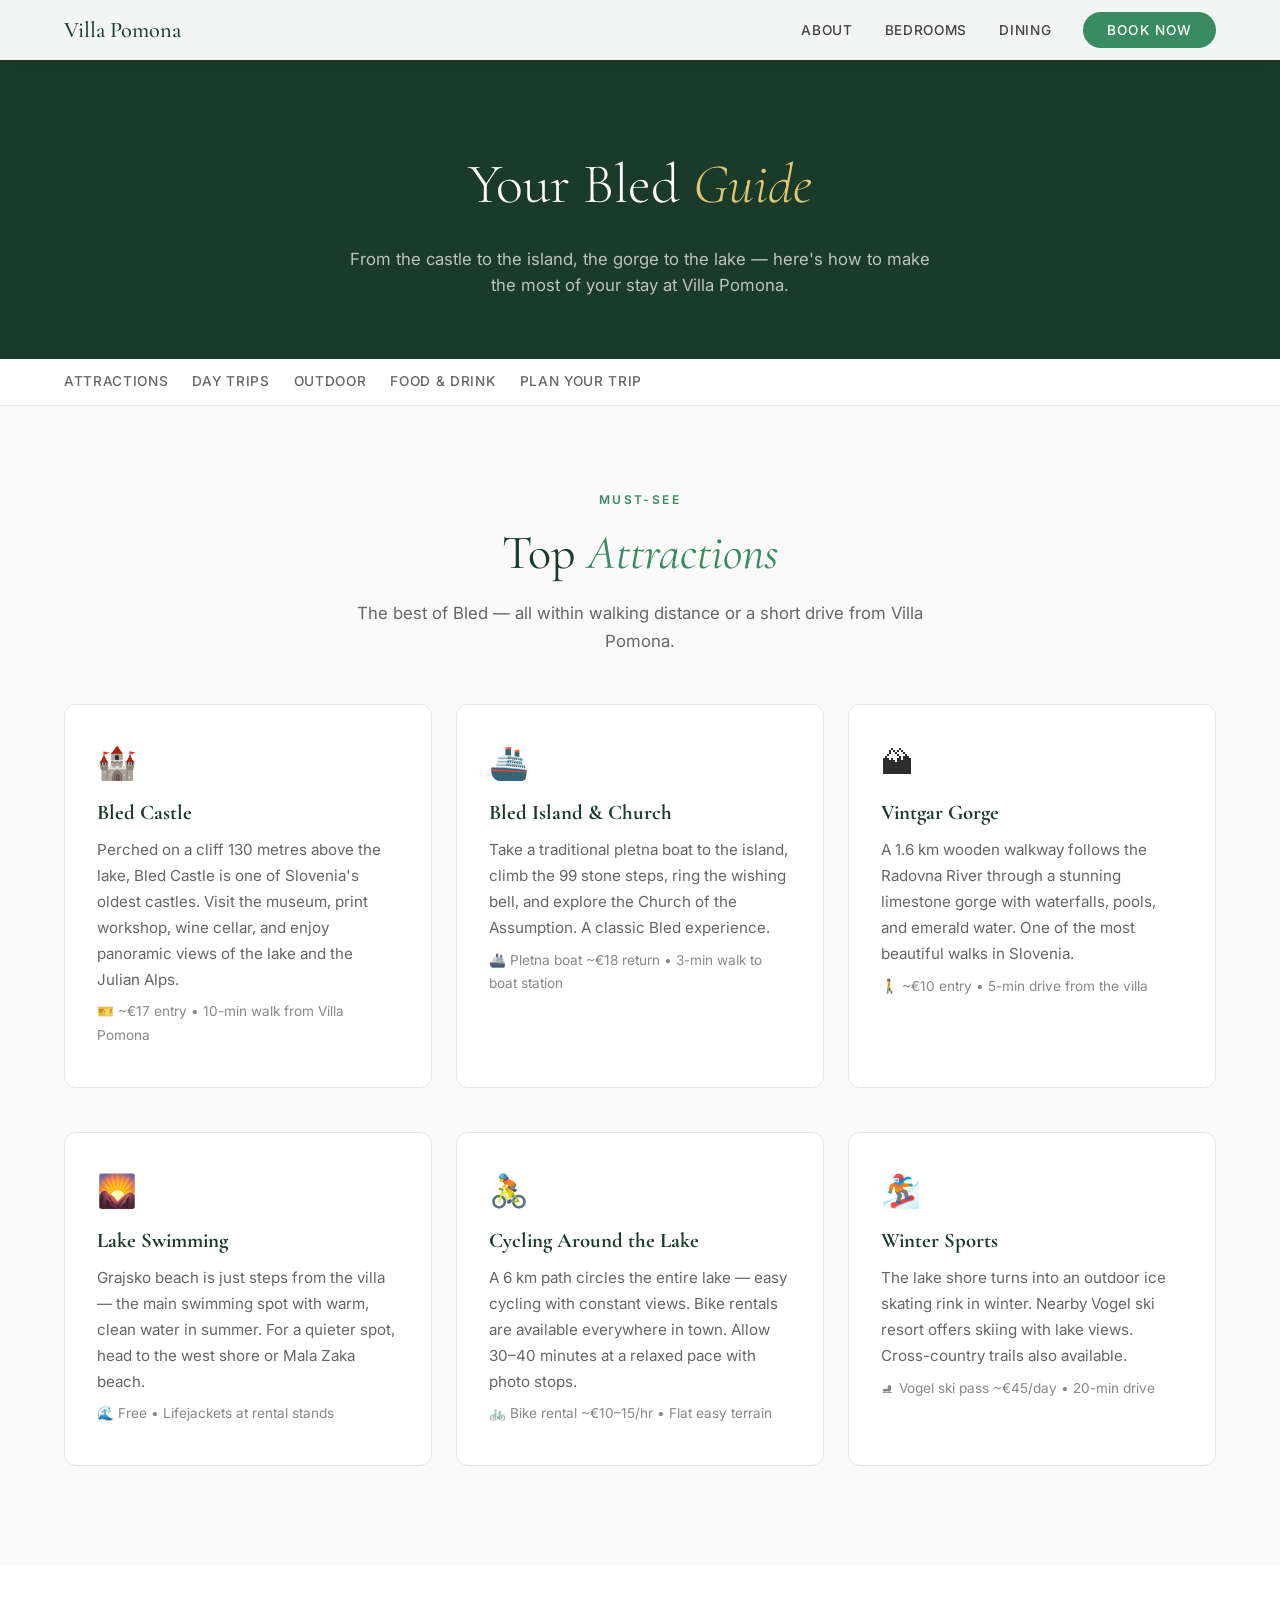
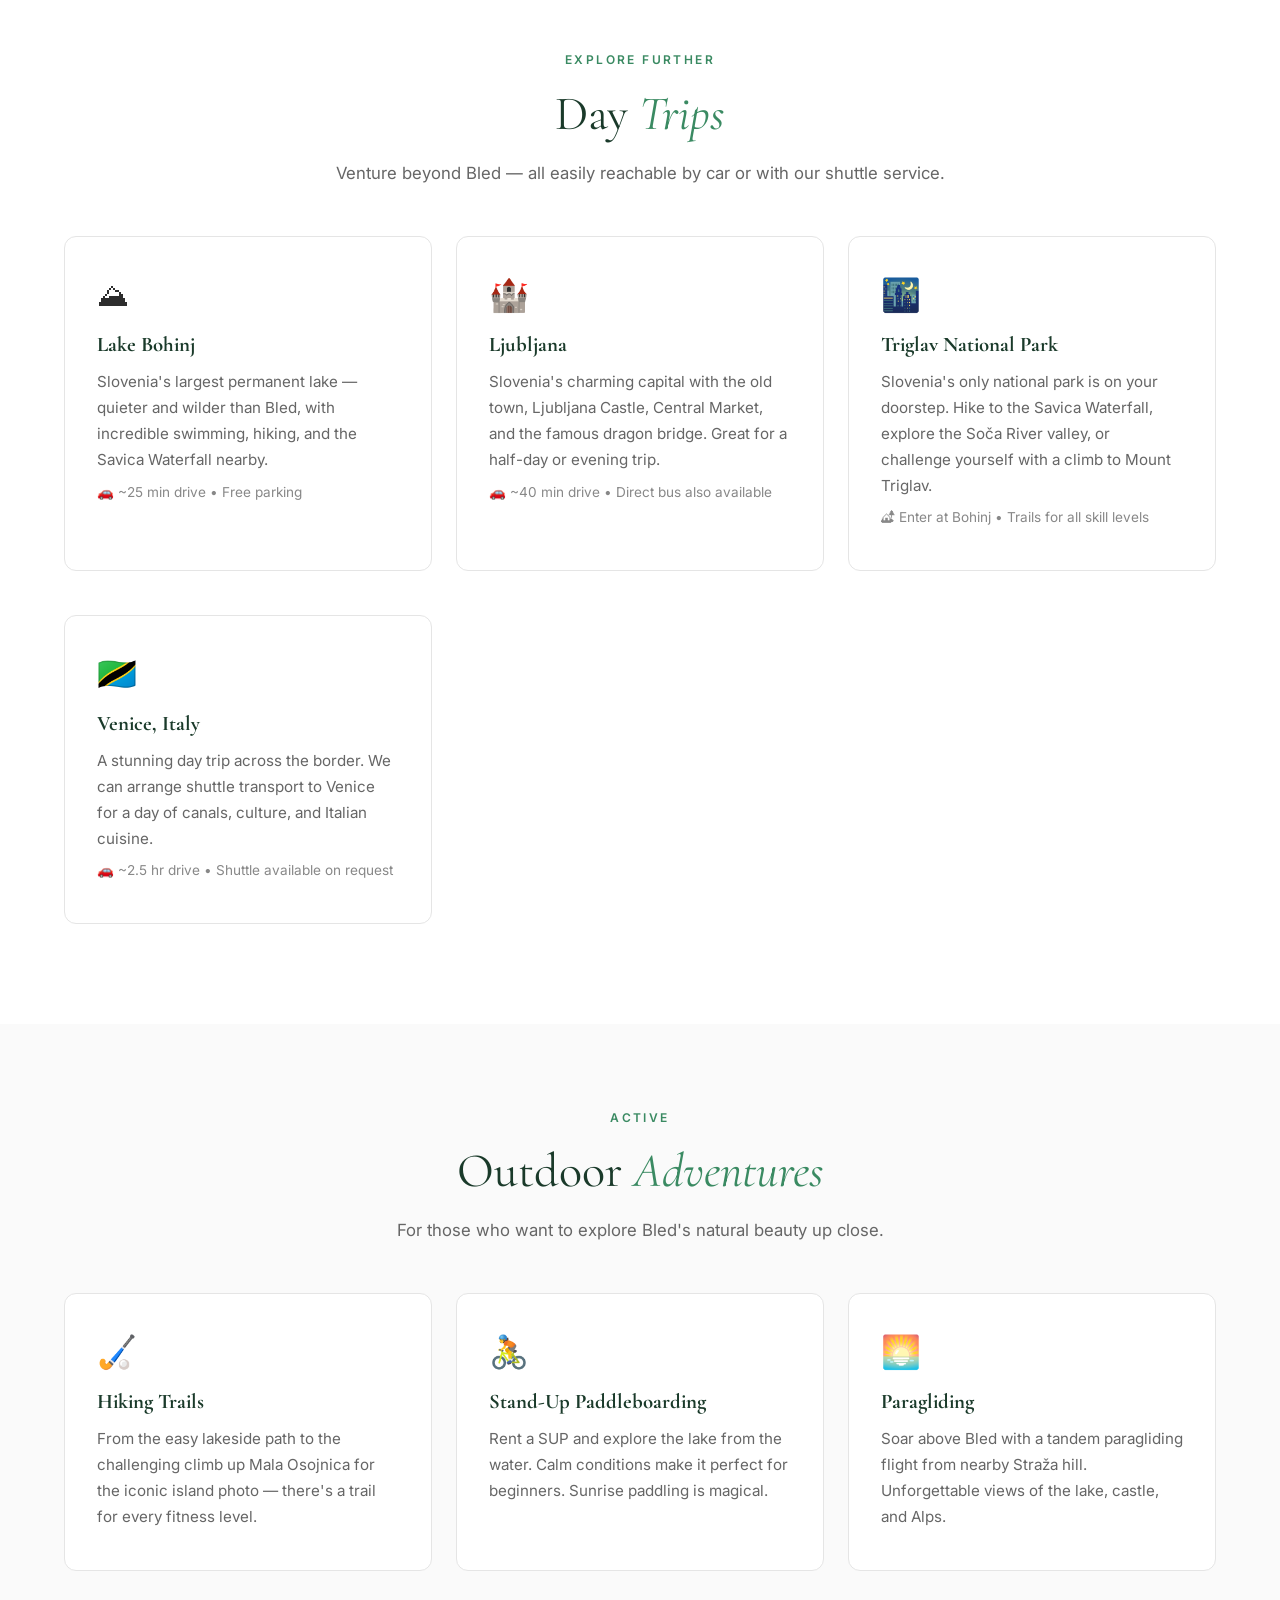
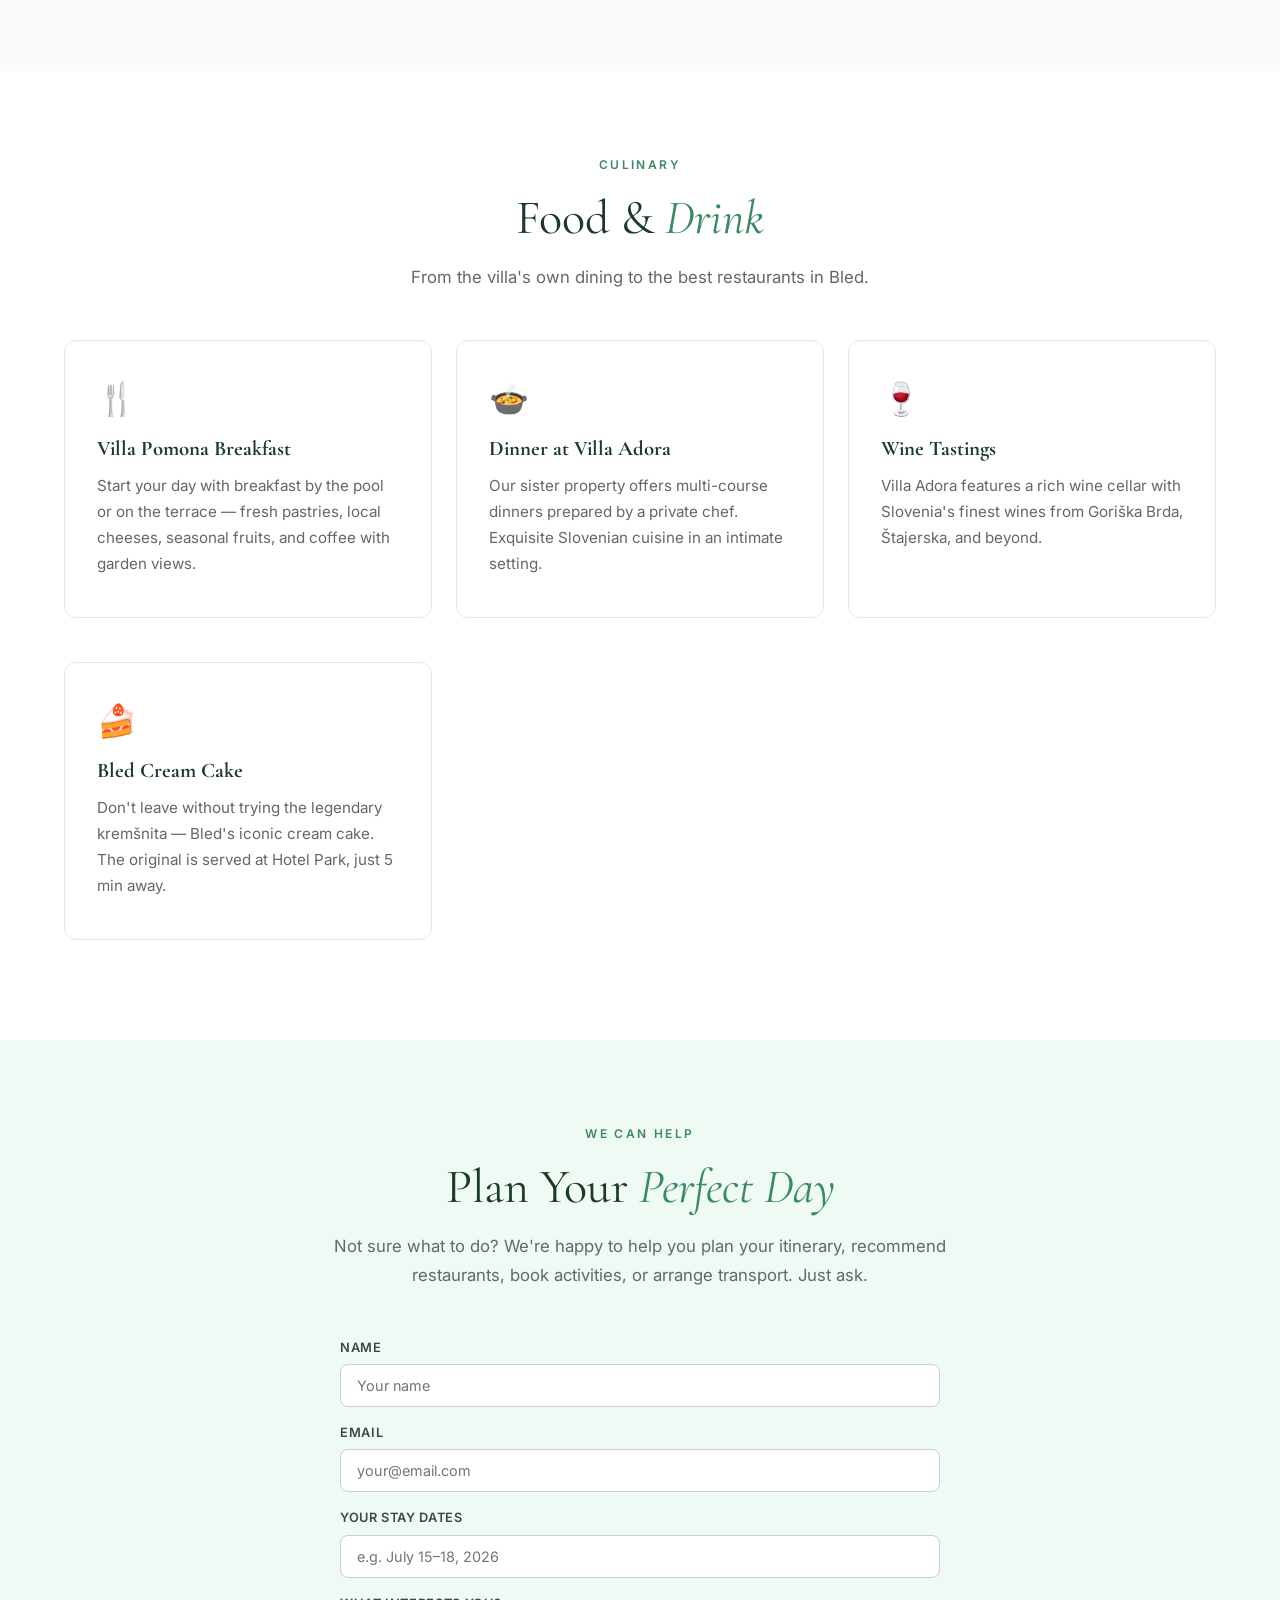
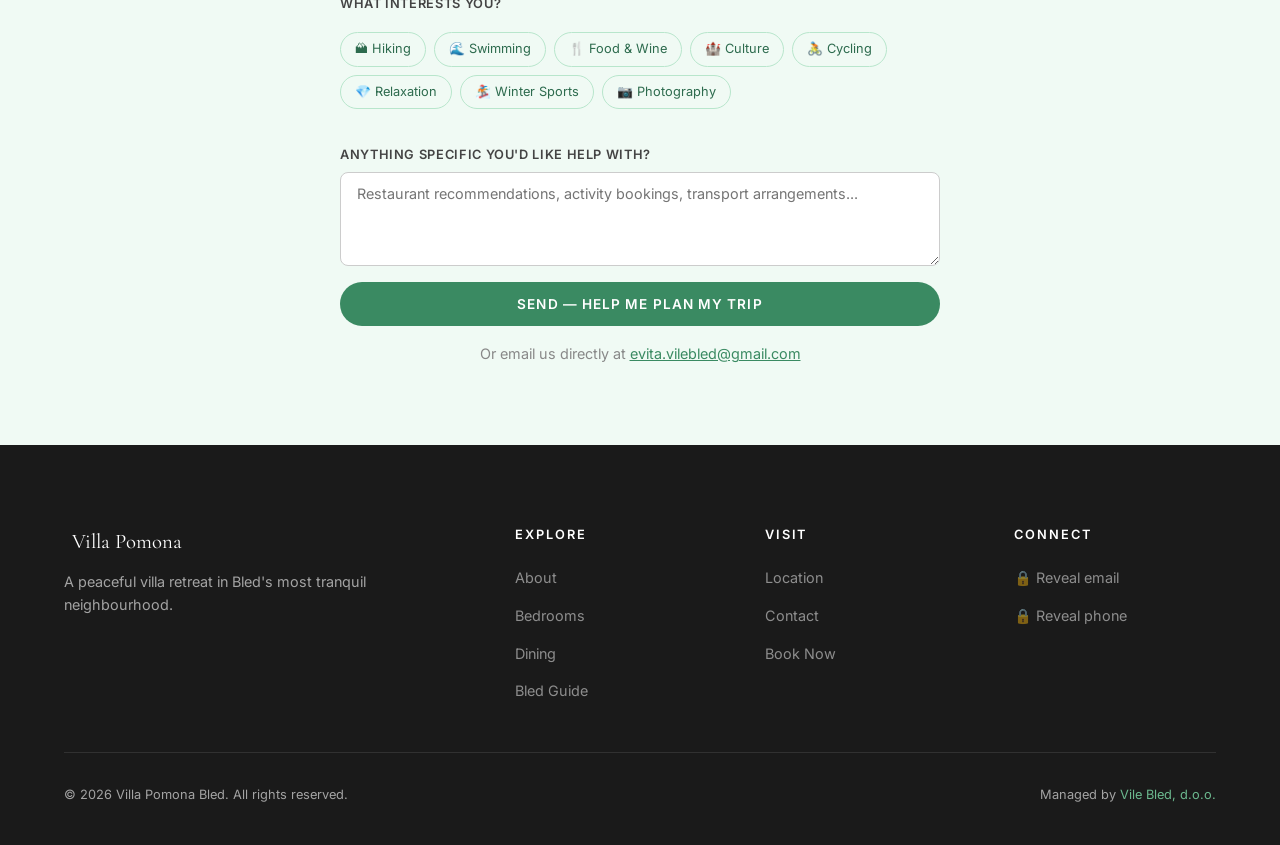
==== bled-guide.html @ 7956e4ed "v1.6: add Bled Guide page (bled-guide.html) with trip planner, fix mismatched emojis across all page" ====
<!DOCTYPE html>
<html lang="en">
<head>
    <meta charset="UTF-8">
    <meta name="viewport" content="width=device-width, initial-scale=1.0">
    <title>Bled Guide — Things to Do | Villa Pomona</title>
    <meta name="description" content="Your guide to Bled, Slovenia — top attractions, day trips, lake swimming, hiking, and how to make the most of your stay at Villa Pomona.">
    <link rel="icon" href="favicon.svg" type="image/svg+xml">
    <link rel="preconnect" href="https://fonts.googleapis.com">
    <link rel="preconnect" href="https://fonts.gstatic.com" crossorigin>
    <link href="https://fonts.googleapis.com/css2?family=Cormorant+Garamond:ital,wght@0,300;0,400;0,500;0,600;1,300;1,400&family=Inter:wght@300;400;500;600&display=swap" rel="stylesheet">
    <link rel="stylesheet" href="styles.css">
    <style>
        .guide-hero { background: var(--green-900); padding: 140px 0 60px; text-align: center; color: #fff; }
        .guide-hero h1 { font-family: var(--font-serif); font-size: clamp(2.2rem, 5vw, 3.5rem); font-weight: 300; margin-bottom: 16px; }
        .guide-hero h1 em { font-style: italic; color: var(--gold-light); }
        .guide-hero p { color: rgba(255,255,255,0.7); font-size: 1.05rem; max-width: 600px; margin: 0 auto; }
        .guide-nav { background: #fff; border-bottom: 1px solid var(--neutral-200); padding: 12px 0; position: sticky; top: 0; z-index: 100; }
        .guide-nav-inner { max-width: var(--container-max); margin: 0 auto; padding: 0 24px; display: flex; gap: 24px; flex-wrap: wrap; }
        .guide-nav a { font-size: 0.85rem; font-weight: 500; color: var(--neutral-600); letter-spacing: 0.05em; text-transform: uppercase; transition: color 0.3s; }
        .guide-nav a:hover { color: var(--green-600); }
        .guide-section { padding: 80px 0; }
        .guide-section:nth-child(even) { background: var(--neutral-50); }
        .guide-card { background: #fff; padding: 32px; border-radius: 12px; border: 1px solid var(--neutral-200); margin-bottom: 20px; transition: all 0.3s var(--ease); }
        .guide-card:hover { border-color: var(--green-300); box-shadow: 0 8px 30px rgba(0,0,0,0.04); }
        .guide-card h3 { font-family: var(--font-serif); font-size: 1.3rem; color: var(--green-900); margin-bottom: 8px; }
        .guide-card .guide-icon { font-size: 2rem; margin-bottom: 8px; display: block; }
        .guide-card p { font-size: 0.95rem; color: var(--neutral-600); line-height: 1.7; margin-bottom: 8px; }
        .guide-card .guide-meta { font-size: 0.85rem; color: var(--neutral-500); }
        .guide-grid { display: grid; grid-template-columns: repeat(auto-fill, minmax(300px, 1fr)); gap: 24px; }
        .guide-form { max-width: 600px; margin: 0 auto; }
        .guide-form .form-group { margin-bottom: 16px; }
        .guide-form label { font-size: 0.8rem; font-weight: 600; color: var(--neutral-700); margin-bottom: 6px; display: block; text-transform: uppercase; letter-spacing: 0.05em; }
        .guide-form input, .guide-form select, .guide-form textarea { width: 100%; padding: 12px 16px; border: 1px solid var(--neutral-300); border-radius: 8px; font-family: var(--font-sans); font-size: 0.9rem; color: var(--neutral-800); }
        .guide-form input:focus, .guide-form select:focus, .guide-form textarea:focus { outline: none; border-color: var(--green-500); box-shadow: 0 0 0 3px rgba(74,158,116,0.1); }
        .guide-form textarea { resize: vertical; }
        .guide-tags { display: flex; flex-wrap: wrap; gap: 8px; margin: 12px 0 20px; }
        .guide-tag { font-size: 0.8rem; padding: 6px 14px; border-radius: 50px; border: 1px solid var(--green-200); background: var(--green-50); color: var(--green-700); cursor: pointer; transition: all 0.2s; user-select: none; }
        .guide-tag:hover, .guide-tag.selected { background: var(--green-600); color: #fff; border-color: var(--green-600); }
        .guide-back { display: inline-block; margin-top: 24px; color: var(--green-600); font-size: 0.9rem; }
        .guide-back:hover { text-decoration: underline; }
        .guide-header { max-width: 640px; margin: 0 auto 48px; text-align: center; }
        .guide-header .section-title { color: var(--green-900); }
        .guide-header .section-title em { color: var(--green-600); }
        .guide-header .section-desc { color: var(--neutral-600); }
        @media (max-width: 768px) {
            .guide-hero { padding: 100px 0 40px; }
            .guide-section { padding: 48px 0; }
            .guide-card { padding: 24px; }
            .guide-nav-inner { gap: 12px; }
            .guide-nav a { font-size: 0.78rem; }
        }
    </style>
</head>
<body>
    <nav class="nav" id="nav" style="background:rgba(255,255,255,0.95);backdrop-filter:blur(20px);box-shadow:0 1px 20px rgba(0,0,0,0.06);padding:12px 0;">
        <div class="nav-container">
            <a href="index.html" class="nav-logo" style="color:var(--green-900);">
                <span class="logo-text">Villa Pomona</span>
            </a>
            <button class="nav-toggle" id="navToggle" aria-label="Toggle menu" style="display:none;">
                <span style="background:var(--green-900);"></span><span style="background:var(--green-900);"></span><span style="background:var(--green-900);"></span>
            </button>
            <ul class="nav-links" id="navLinks" style="display:flex;">
                <li><a href="index.html#about" style="color:var(--neutral-700);">About</a></li>
                <li><a href="index.html#bedrooms" style="color:var(--neutral-700);">Bedrooms</a></li>
                <li><a href="index.html#dining" style="color:var(--neutral-700);">Dining</a></li>
                <li><a href="index.html#contact" class="nav-cta">Book Now</a></li>
            </ul>
            <style>@media(max-width:768px){.nav-links{display:none!important}.nav-links.active{display:flex!important}.nav-toggle{display:flex!important}}</style>
        </div>
    </nav>

    <section class="guide-hero">
        <div class="container">
            <h1>Your Bled <em>Guide</em></h1>
            <p>From the castle to the island, the gorge to the lake — here's how to make the most of your stay at Villa Pomona.</p>
        </div>
    </section>

    <div class="guide-nav">
        <div class="guide-nav-inner">
            <a href="#attractions">Attractions</a>
            <a href="#daytrips">Day Trips</a>
            <a href="#outdoor">Outdoor</a>
            <a href="#food">Food & Drink</a>
            <a href="#plan">Plan Your Trip</a>
        </div>
    </div>

    <section class="guide-section" id="attractions">
        <div class="container">
            <div class="guide-header">
                <span class="section-tag">Must-See</span>
                <h2 class="section-title">Top <em>Attractions</em></h2>
                <p class="section-desc">The best of Bled — all within walking distance or a short drive from Villa Pomona.</p>
            </div>
            <div class="guide-grid">
                <div class="guide-card">
                    <span class="guide-icon">&#127984;</span>
                    <h3>Bled Castle</h3>
                    <p>Perched on a cliff 130 metres above the lake, Bled Castle is one of Slovenia's oldest castles. Visit the museum, print workshop, wine cellar, and enjoy panoramic views of the lake and the Julian Alps.</p>
                    <p class="guide-meta">&#127915; ~€17 entry &bull; 10-min walk from Villa Pomona</p>
                </div>
                <div class="guide-card">
                    <span class="guide-icon">&#128674;</span>
                    <h3>Bled Island & Church</h3>
                    <p>Take a traditional pletna boat to the island, climb the 99 stone steps, ring the wishing bell, and explore the Church of the Assumption. A classic Bled experience.</p>
                    <p class="guide-meta">&#128674; Pletna boat ~€18 return &bull; 3-min walk to boat station</p>
                </div>
                <div class="guide-card">
                    <span class="guide-icon">&#127956;</span>
                    <h3>Vintgar Gorge</h3>
                    <p>A 1.6 km wooden walkway follows the Radovna River through a stunning limestone gorge with waterfalls, pools, and emerald water. One of the most beautiful walks in Slovenia.</p>
                    <p class="guide-meta">&#128694; ~€10 entry &bull; 5-min drive from the villa</p>
                </div>
                <div class="guide-card">
                    <span class="guide-icon">&#127748;</span>
                    <h3>Lake Swimming</h3>
                    <p>Grajsko beach is just steps from the villa — the main swimming spot with warm, clean water in summer. For a quieter spot, head to the west shore or Mala Zaka beach.</p>
                    <p class="guide-meta">&#127754; Free &bull; Lifejackets at rental stands</p>
                </div>
                <div class="guide-card">
                    <span class="guide-icon">&#128692;</span>
                    <h3>Cycling Around the Lake</h3>
                    <p>A 6 km path circles the entire lake — easy cycling with constant views. Bike rentals are available everywhere in town. Allow 30–40 minutes at a relaxed pace with photo stops.</p>
                    <p class="guide-meta">&#128690; Bike rental ~€10–15/hr &bull; Flat easy terrain</p>
                </div>
                <div class="guide-card">
                    <span class="guide-icon">&#127938;</span>
                    <h3>Winter Sports</h3>
                    <p>The lake shore turns into an outdoor ice skating rink in winter. Nearby Vogel ski resort offers skiing with lake views. Cross-country trails also available.</p>
                    <p class="guide-meta">&#9976; Vogel ski pass ~€45/day &bull; 20-min drive</p>
                </div>
            </div>
        </div>
    </section>

    <section class="guide-section" id="daytrips">
        <div class="container">
            <div class="guide-header">
                <span class="section-tag">Explore Further</span>
                <h2 class="section-title">Day <em>Trips</em></h2>
                <p class="section-desc">Venture beyond Bled — all easily reachable by car or with our shuttle service.</p>
            </div>
            <div class="guide-grid">
                <div class="guide-card">
                    <span class="guide-icon">&#9968;</span>
                    <h3>Lake Bohinj</h3>
                    <p>Slovenia's largest permanent lake — quieter and wilder than Bled, with incredible swimming, hiking, and the Savica Waterfall nearby.</p>
                    <p class="guide-meta">&#128663; ~25 min drive &bull; Free parking</p>
                </div>
                <div class="guide-card">
                    <span class="guide-icon">&#127984;</span>
                    <h3>Ljubljana</h3>
                    <p>Slovenia's charming capital with the old town, Ljubljana Castle, Central Market, and the famous dragon bridge. Great for a half-day or evening trip.</p>
                    <p class="guide-meta">&#128663; ~40 min drive &bull; Direct bus also available</p>
                </div>
                <div class="guide-card">
                    <span class="guide-icon">&#127747;</span>
                    <h3>Triglav National Park</h3>
                    <p>Slovenia's only national park is on your doorstep. Hike to the Savica Waterfall, explore the Soča River valley, or challenge yourself with a climb to Mount Triglav.</p>
                    <p class="guide-meta">&#127957; Enter at Bohinj &bull; Trails for all skill levels</p>
                </div>
                <div class="guide-card">
                    <span class="guide-icon">&#127481;&#127487;</span>
                    <h3>Venice, Italy</h3>
                    <p>A stunning day trip across the border. We can arrange shuttle transport to Venice for a day of canals, culture, and Italian cuisine.</p>
                    <p class="guide-meta">&#128663; ~2.5 hr drive &bull; Shuttle available on request</p>
                </div>
            </div>
        </div>
    </section>

    <section class="guide-section" id="outdoor">
        <div class="container">
            <div class="guide-header">
                <span class="section-tag">Active</span>
                <h2 class="section-title">Outdoor <em>Adventures</em></h2>
                <p class="section-desc">For those who want to explore Bled's natural beauty up close.</p>
            </div>
            <div class="guide-grid">
                <div class="guide-card">
                    <span class="guide-icon">&#127953;</span>
                    <h3>Hiking Trails</h3>
                    <p>From the easy lakeside path to the challenging climb up Mala Osojnica for the iconic island photo — there's a trail for every fitness level.</p>
                </div>
                <div class="guide-card">
                    <span class="guide-icon">&#128692;</span>
                    <h3>Stand-Up Paddleboarding</h3>
                    <p>Rent a SUP and explore the lake from the water. Calm conditions make it perfect for beginners. Sunrise paddling is magical.</p>
                </div>
                <div class="guide-card">
                    <span class="guide-icon">&#127749;</span>
                    <h3>Paragliding</h3>
                    <p>Soar above Bled with a tandem paragliding flight from nearby Straža hill. Unforgettable views of the lake, castle, and Alps.</p>
                </div>
            </div>
        </div>
    </section>

    <section class="guide-section" id="food">
        <div class="container">
            <div class="guide-header">
                <span class="section-tag">Culinary</span>
                <h2 class="section-title">Food & <em>Drink</em></h2>
                <p class="section-desc">From the villa's own dining to the best restaurants in Bled.</p>
            </div>
            <div class="guide-grid">
                <div class="guide-card">
                    <span class="guide-icon">&#127860;</span>
                    <h3>Villa Pomona Breakfast</h3>
                    <p>Start your day with breakfast by the pool or on the terrace — fresh pastries, local cheeses, seasonal fruits, and coffee with garden views.</p>
                </div>
                <div class="guide-card">
                    <span class="guide-icon">&#127858;</span>
                    <h3>Dinner at Villa Adora</h3>
                    <p>Our sister property offers multi-course dinners prepared by a private chef. Exquisite Slovenian cuisine in an intimate setting.</p>
                </div>
                <div class="guide-card">
                    <span class="guide-icon">&#127863;</span>
                    <h3>Wine Tastings</h3>
                    <p>Villa Adora features a rich wine cellar with Slovenia's finest wines from Goriška Brda, Štajerska, and beyond.</p>
                </div>
                <div class="guide-card">
                    <span class="guide-icon">&#127856;</span>
                    <h3>Bled Cream Cake</h3>
                    <p>Don't leave without trying the legendary kremšnita — Bled's iconic cream cake. The original is served at Hotel Park, just 5 min away.</p>
                </div>
            </div>
        </div>
    </section>

    <section class="guide-section" id="plan" style="background:var(--green-50);">
        <div class="container">
            <div class="guide-header">
                <span class="section-tag">We Can Help</span>
                <h2 class="section-title">Plan Your <em>Perfect Day</em></h2>
                <p class="section-desc">Not sure what to do? We're happy to help you plan your itinerary, recommend restaurants, book activities, or arrange transport. Just ask.</p>
            </div>
            <div class="guide-form">
                <form id="guideForm" onsubmit="event.preventDefault();handleGuideForm(this)">
                    <div class="form-group"><label for="guideName">Name</label><input type="text" id="guideName" required placeholder="Your name"></div>
                    <div class="form-group"><label for="guideEmail">Email</label><input type="email" id="guideEmail" required placeholder="your@email.com"></div>
                    <div class="form-group"><label for="guideDates">Your stay dates</label><input type="text" id="guideDates" placeholder="e.g. July 15–18, 2026"></div>
                    <div class="form-group"><label>What interests you?</label><div class="guide-tags"><span class="guide-tag" onclick="this.classList.toggle('selected')">&#127956; Hiking</span><span class="guide-tag" onclick="this.classList.toggle('selected')">&#127754; Swimming</span><span class="guide-tag" onclick="this.classList.toggle('selected')">&#127860; Food & Wine</span><span class="guide-tag" onclick="this.classList.toggle('selected')">&#127984; Culture</span><span class="guide-tag" onclick="this.classList.toggle('selected')">&#128692; Cycling</span><span class="guide-tag" onclick="this.classList.toggle('selected')">&#128142; Relaxation</span><span class="guide-tag" onclick="this.classList.toggle('selected')">&#127938; Winter Sports</span><span class="guide-tag" onclick="this.classList.toggle('selected')">&#128247; Photography</span></div></div>
                    <div class="form-group"><label for="guideMessage">Anything specific you'd like help with?</label><textarea id="guideMessage" rows="4" placeholder="Restaurant recommendations, activity bookings, transport arrangements..."></textarea></div>
                    <button type="submit" class="btn btn-primary btn-full">Send — Help me plan my trip</button>
                </form>
                <p style="text-align:center;margin-top:16px;font-size:0.9rem;color:var(--neutral-500);">Or email us directly at <a href="mailto:evita.vilebled@gmail.com" style="color:var(--green-600);text-decoration:underline;">evita.vilebled@gmail.com</a></p>
                <div id="guideThankYou" style="display:none;text-align:center;padding:40px;"><div style="font-size:3rem;margin-bottom:16px;">&#127800;</div><h3 style="font-family:var(--font-serif);font-size:1.5rem;color:var(--green-900);margin-bottom:12px;">Thank You!</h3><p style="color:var(--neutral-600);">We'll get back to you within 24 hours to help plan your perfect Bled stay.</p></div>
            </div>
        </div>
    </section>

    <footer class="footer">
        <div class="container">
            <div class="footer-grid">
                <div class="footer-brand">
                    <span class="logo-text">Villa Pomona</span>
                    <p>A peaceful villa retreat in Bled's most tranquil neighbourhood.</p>
                </div>
                <div class="footer-links"><h4>Explore</h4><ul><li><a href="index.html#about">About</a></li><li><a href="index.html#bedrooms">Bedrooms</a></li><li><a href="index.html#dining">Dining</a></li><li><a href="bled-guide.html">Bled Guide</a></li></ul></div>
                <div class="footer-links"><h4>Visit</h4><ul><li><a href="index.html#location">Location</a></li><li><a href="index.html#contact">Contact</a></li><li><a href="index.html#contact">Book Now</a></li></ul></div>
                <div class="footer-links"><h4>Connect</h4><ul><li><span class="protected-contact" data-type="email" data-value="evita.vilebled@gmail.com" onclick="revealContact(this)" style="cursor:pointer;font-size:0.9rem;color:rgba(255,255,255,0.5)">&#128274; Reveal email</span></li><li><span class="protected-contact" data-type="phone" data-value="+386 51 603 858" onclick="revealContact(this)" style="cursor:pointer;font-size:0.9rem;color:rgba(255,255,255,0.5)">&#128274; Reveal phone</span></li></ul></div>
            </div>
            <div class="footer-bottom">
                <p>&copy; 2026 Villa Pomona Bled. All rights reserved.</p>
                <p class="footer-sister">Managed by <a href="https://www.adorabled.com">Vile Bled, d.o.o.</a></p>
            </div>
        </div>
    </footer>

    <script>
    document.addEventListener('DOMContentLoaded',function(){var t=document.getElementById('navToggle'),l=document.getElementById('navLinks');if(t&&l){t.addEventListener('click',function(){t.classList.toggle('active');l.classList.toggle('active')});var a=l.querySelectorAll('a');for(var i=0;i<a.length;i++){a[i].addEventListener('click',function(){t.classList.remove('active');l.classList.remove('active')})}}});
    function revealContact(el){var v=el.getAttribute('data-value'),t=el.getAttribute('data-type');el.innerHTML=t==='email'?'<a href="mailto:'+v+'" style="color:inherit">'+v+'</a>':'<a href="tel:'+v.replace(/\s/g,'')+'" style="color:inherit">'+v+'</a>';el.style.cursor='default';el.onclick=null}
    function handleGuideForm(f){var name=f.guideName.value,email=f.guideEmail.value,dates=f.guideDates.value||'Not specified',interest=[],tags=f.querySelectorAll('.guide-tag.selected');for(var i=0;i<tags.length;i++)interest.push(tags[i].textContent.trim());var msg=f.guideMessage.value||'None',subject='Trip Planning - Villa Pomona - '+name,body='Trip Planning Request\n\nName: '+name+'\nEmail: '+email+'\nStay Dates: '+dates+'\nInterests: '+(interest.join(', ')||'Not specified')+'\nMessage: '+msg;window.location.href='mailto:evita.vilebled@gmail.com?subject='+encodeURIComponent(subject)+'&body='+encodeURIComponent(body);document.getElementById('guideForm').style.display='none';document.getElementById('guideThankYou').style.display='block'}
    </script>
</body>
</html>
---- styles.css ----
:root {
    --green-900: #1a3a2a;
    --green-800: #234d38;
    --green-700: #2d6b4e;
    --green-600: #3a8a62;
    --green-500: #4a9e74;
    --green-400: #6bb88e;
    --green-300: #94d4b0;
    --green-200: #b8e6cc;
    --green-100: #dff5e8;
    --green-50:  #f0faf4;
    --neutral-900: #1a1a1a;
    --neutral-800: #2d2d2d;
    --neutral-700: #444444;
    --neutral-600: #666666;
    --neutral-500: #888888;
    --neutral-400: #aaaaaa;
    --neutral-300: #cccccc;
    --neutral-200: #e5e5e5;
    --neutral-100: #f5f5f5;
    --neutral-50:  #fafafa;
    --gold: #c9a84c;
    --gold-light: #e0c872;
    --font-serif: 'Cormorant Garamond', Georgia, serif;
    --font-sans: 'Inter', -apple-system, BlinkMacSystemFont, sans-serif;
    --section-padding: 120px;
    --container-max: 1200px;
    --ease: cubic-bezier(0.25, 0.46, 0.45, 0.94);
}

*, *::before, *::after { margin: 0; padding: 0; box-sizing: border-box; }
html { scroll-behavior: smooth; font-size: 16px; }
body { font-family: var(--font-sans); color: var(--neutral-800); background: #fff; line-height: 1.6; overflow-x: hidden; -webkit-font-smoothing: antialiased; }
a { text-decoration: none; color: inherit; transition: color 0.3s var(--ease); }
img { max-width: 100%; height: auto; display: block; background: var(--neutral-100); }
ul { list-style: none; }
.container { max-width: var(--container-max); margin: 0 auto; padding: 0 24px; }

.nav { position: fixed; top: 0; left: 0; right: 0; z-index: 1000; padding: 20px 0; transition: all 0.4s var(--ease); }
.nav.scrolled { background: rgba(255,255,255,0.95); backdrop-filter: blur(20px); -webkit-backdrop-filter: blur(20px); box-shadow: 0 1px 20px rgba(0,0,0,0.06); padding: 12px 0; }
.nav-container { max-width: var(--container-max); margin: 0 auto; padding: 0 24px; display: flex; align-items: center; justify-content: space-between; }
.nav-logo { display: flex; align-items: center; gap: 10px; font-family: var(--font-serif); font-size: 1.4rem; font-weight: 500; color: #fff; transition: color 0.3s; }
.nav.scrolled .nav-logo { color: var(--green-900); }
.logo-icon { font-size: 1.5rem; }
.nav-links { display: flex; align-items: center; gap: 32px; }
.nav-links a { font-size: 0.85rem; font-weight: 500; color: rgba(255,255,255,0.85); letter-spacing: 0.05em; text-transform: uppercase; transition: color 0.3s; position: relative; }
.nav-links a::after { content: ''; position: absolute; bottom: -4px; left: 0; width: 0; height: 1px; background: var(--gold); transition: width 0.3s var(--ease); }
.nav-links a:hover::after { width: 100%; }
.nav-links a:hover { color: #fff; }
.nav.scrolled .nav-links a { color: var(--neutral-700); }
.nav.scrolled .nav-links a:hover { color: var(--green-700); }
.nav-cta { background: var(--green-600) !important; color: #fff !important; padding: 10px 24px; border-radius: 50px; letter-spacing: 0.08em !important; }
.nav-cta::after { display: none !important; }
.nav-cta:hover { background: var(--green-700) !important; color: #fff !important; }
.nav-toggle { display: none; flex-direction: column; gap: 5px; background: none; border: none; cursor: pointer; padding: 4px; }
.nav-toggle span { display: block; width: 24px; height: 2px; background: #fff; transition: all 0.3s; }
.nav.scrolled .nav-toggle span { background: var(--green-900); }

.hero { position: relative; min-height: 100vh; display: flex; align-items: center; justify-content: center; overflow: hidden; }
.hero::after { content: ''; position: absolute; bottom: 0; left: 0; right: 0; height: 120px; z-index: 3; background: url("data:image/svg+xml,%3Csvg xmlns='http://www.w3.org/2000/svg' viewBox='0 0 1200 120'%3E%3Cpath d='M0,60 C200,20 400,100 600,60 C800,20 1000,100 1200,60 L1200,120 L0,120 Z' fill='rgba(255,255,255,0.08)'%3E%3Canimate attributeName='d' dur='5s' repeatCount='indefinite' values='M0,60 C200,20 400,100 600,60 C800,20 1000,100 1200,60 L1200,120 L0,120 Z;M0,50 C200,90 400,10 600,70 C800,30 1000,80 1200,60 L1200,120 L0,120 Z;M0,60 C200,20 400,100 600,60 C800,20 1000,100 1200,60 L1200,120 L0,120 Z'/%3E%3C/svg%3E") repeat-x bottom; background-size: 1200px 120px; pointer-events: none; animation: waveMove 3s linear infinite; }
.hero-bg { position: absolute; inset: 0; background-size: cover; background-position: center; }
.hero-bg::before { content: ''; position: absolute; inset: 0; background: url("data:image/svg+xml,%3Csvg width='60' height='60' viewBox='0 0 60 60' xmlns='http://www.w3.org/2000/svg'%3E%3Cg fill='none' fill-rule='evenodd'%3E%3Cg fill='%23ffffff' fill-opacity='0.03'%3E%3Cpath d='M36 34v-4h-2v4h-4v2h4v4h2v-4h4v-2h-4zm0-30V0h-2v4h-4v2h4v4h2V6h4V4h-4zM6 34v-4H4v4H0v2h4v4h2v-4h4v-2H6zM6 4V0H4v4H0v2h4v4h2V6h4V4H6z'/%3E%3C/g%3E%3C/g%3E%3C/svg%3E"); }
@keyframes waterShimmer { 0% { background-position: 100% 50%; } 50% { background-position: 0% 50%; } 100% { background-position: 100% 50%; } }
.hero-overlay { position: absolute; inset: 0; z-index: 2; background: linear-gradient(135deg, rgba(26,58,42,0.7) 0%, rgba(35,77,56,0.5) 40%, rgba(45,107,78,0.3) 100%); }
.hero-content { position: relative; z-index: 2; text-align: center; max-width: 800px; padding: 0 24px; }
.hero-subtitle { font-size: 0.8rem; font-weight: 600; letter-spacing: 0.2em; text-transform: uppercase; color: var(--gold-light); margin-bottom: 24px; opacity: 0; animation: fadeInUp 0.8s var(--ease) 0.2s forwards; }
.hero-title { font-family: var(--font-serif); font-size: clamp(2.8rem, 6vw, 5rem); font-weight: 300; line-height: 1.1; color: #fff; margin-bottom: 24px; opacity: 0; animation: fadeInUp 0.8s var(--ease) 0.4s forwards; }
.hero-title em { font-style: italic; color: var(--green-300); }
.hero-desc { font-size: 1.1rem; color: rgba(255,255,255,0.75); max-width: 560px; margin: 0 auto 40px; line-height: 1.7; opacity: 0; animation: fadeInUp 0.8s var(--ease) 0.6s forwards; }
.hero-actions { display: flex; gap: 16px; justify-content: center; flex-wrap: wrap; opacity: 0; animation: fadeInUp 0.8s var(--ease) 0.8s forwards; }
.hero-scroll { position: absolute; bottom: 40px; left: 50%; transform: translateX(-50%); display: flex; flex-direction: column; align-items: center; gap: 12px; opacity: 0; animation: fadeInUp 0.8s var(--ease) 1.2s forwards; }
.hero-scroll span { font-size: 0.7rem; letter-spacing: 0.15em; text-transform: uppercase; color: rgba(255,255,255,0.5); }
.scroll-line { width: 1px; height: 40px; background: linear-gradient(to bottom, rgba(255,255,255,0.5), transparent); animation: scrollPulse 2s var(--ease) infinite; }

.btn { display: inline-flex; align-items: center; justify-content: center; padding: 14px 36px; font-size: 0.85rem; font-weight: 600; letter-spacing: 0.08em; text-transform: uppercase; border-radius: 50px; border: none; cursor: pointer; transition: all 0.3s var(--ease); font-family: var(--font-sans); }
.btn-primary { background: var(--green-600); color: #fff; }
.btn-primary:hover { background: var(--green-700); transform: translateY(-2px); box-shadow: 0 8px 30px rgba(58,138,98,0.3); }
.btn-outline { background: transparent; color: #fff; border: 1px solid rgba(255,255,255,0.3); }
.btn-outline:hover { background: rgba(255,255,255,0.1); border-color: rgba(255,255,255,0.6); }
.btn-full { width: 100%; }

.section { padding: var(--section-padding) 0; }
.section-header { text-align: center; max-width: 640px; margin: 0 auto 64px; }
.section-tag { display: inline-block; font-size: 0.75rem; font-weight: 600; letter-spacing: 0.2em; text-transform: uppercase; color: var(--green-600); margin-bottom: 16px; }
.section-title { font-family: var(--font-serif); font-size: clamp(2rem, 4vw, 3rem); font-weight: 400; color: var(--green-900); line-height: 1.2; margin-bottom: 16px; }
.section-title em { font-style: italic; color: var(--green-600); }
.section-desc { font-size: 1.05rem; color: var(--neutral-600); line-height: 1.7; }

.about { background: var(--neutral-50); }
.about-grid { display: grid; grid-template-columns: 1fr 1fr; gap: 80px; align-items: center; }
.about-text .lead { font-size: 1.2rem; color: var(--neutral-800); margin-bottom: 20px; line-height: 1.7; }
.about-text p { color: var(--neutral-600); margin-bottom: 16px; line-height: 1.7; }
.about-stats { display: grid; grid-template-columns: repeat(4, 1fr); gap: 24px; margin-top: 40px; padding-top: 40px; border-top: 1px solid var(--neutral-200); }
.stat { text-align: center; }
.stat-num { display: block; font-family: var(--font-serif); font-size: 2.5rem; font-weight: 300; color: var(--green-700); line-height: 1; margin-bottom: 8px; }
.stat-label { font-size: 0.75rem; color: var(--neutral-500); text-transform: uppercase; letter-spacing: 0.1em; }
.image-frame { position: relative; }
.image-frame::before { content: ''; position: absolute; top: -16px; left: -16px; right: 16px; bottom: 16px; border: 1px solid var(--green-300); border-radius: 4px; z-index: 0; }
.image-frame img { position: relative; z-index: 1; border-radius: 4px; width: 100%; height: 100%; object-fit: cover; }
.about-img { aspect-ratio: 4/3; }

.suites { background: #fff; }
.suites-grid { display: grid; grid-template-columns: repeat(auto-fill, minmax(340px, 1fr)); gap: 32px; }
.suite-card { background: #fff; border-radius: 12px; overflow: hidden; border: 1px solid var(--neutral-200); transition: all 0.4s var(--ease); }
.suite-card:hover { transform: translateY(-8px); box-shadow: 0 20px 60px rgba(0,0,0,0.08); border-color: var(--green-300); }
.suite-image { position: relative; overflow: hidden; }
.suite-img { width: 100%; aspect-ratio: 16/10; object-fit: cover; display: block; transition: transform 0.6s var(--ease); }
.suite-card:hover .suite-img { transform: scale(1.05); }
.suite-badge { position: absolute; top: 16px; left: 16px; background: var(--gold); color: #fff; font-size: 0.7rem; font-weight: 600; letter-spacing: 0.1em; text-transform: uppercase; padding: 6px 14px; border-radius: 50px; }
.suite-info { padding: 28px; }
.suite-info h3 { font-family: var(--font-serif); font-size: 1.5rem; font-weight: 500; color: var(--green-900); margin-bottom: 4px; }
.suite-size { font-size: 0.8rem; color: var(--green-600); font-weight: 500; margin-bottom: 12px; }
.suite-desc { font-size: 0.9rem; color: var(--neutral-600); line-height: 1.6; margin-bottom: 16px; }
.suite-features { display: flex; flex-wrap: wrap; gap: 8px; margin-bottom: 20px; }
.suite-features li { font-size: 0.75rem; background: var(--green-50); color: var(--green-700); padding: 4px 12px; border-radius: 50px; font-weight: 500; }
.suite-price { display: flex; align-items: baseline; gap: 4px; padding-top: 16px; border-top: 1px solid var(--neutral-200); }
.price-from { font-size: 0.75rem; color: var(--neutral-500); text-transform: uppercase; }
.price-amount { font-family: var(--font-serif); font-size: 1.8rem; font-weight: 500; color: var(--green-700); }
.price-night { font-size: 0.8rem; color: var(--neutral-500); }

/* Dining */
.dining { background: var(--green-50); }
.dining-grid { display: grid; grid-template-columns: repeat(auto-fit, minmax(240px, 1fr)); gap: 24px; }
.dining-card { background: #fff; padding: 40px 32px; border-radius: 12px; text-align: center; border: 1px solid var(--neutral-200); transition: all 0.3s var(--ease); }
.dining-card:hover { border-color: var(--green-300); transform: translateY(-4px); box-shadow: 0 12px 40px rgba(0,0,0,0.06); }
.dining-icon { font-size: 2.5rem; margin-bottom: 16px; display: block; }
.dining-card h3 { font-family: var(--font-serif); font-size: 1.3rem; color: var(--green-900); margin-bottom: 12px; }
.dining-card p { font-size: 0.9rem; color: var(--neutral-600); line-height: 1.6; }

.amenities { background: var(--green-50); }
.amenities-grid { display: grid; grid-template-columns: repeat(auto-fit, minmax(280px, 1fr)); gap: 24px; }
.amenity-card { background: #fff; padding: 32px; border-radius: 12px; border: 1px solid var(--neutral-200); transition: all 0.3s var(--ease); text-align: center; }
.amenity-card:hover { border-color: var(--green-300); transform: translateY(-4px); box-shadow: 0 12px 40px rgba(0,0,0,0.06); }
.amenity-icon { font-size: 2.5rem; margin-bottom: 16px; display: block; }
.amenity-card h4 { font-family: var(--font-serif); font-size: 1.2rem; color: var(--green-900); margin-bottom: 8px; }
.amenity-card p { font-size: 0.9rem; color: var(--neutral-600); line-height: 1.6; }

.testimonials { background: #fff; }
.testimonials-grid { display: grid; grid-template-columns: repeat(auto-fit, minmax(320px, 1fr)); gap: 32px; }
.testimonial-card { background: var(--neutral-50); padding: 40px; border-radius: 12px; border: 1px solid var(--neutral-200); }
.testimonial-stars { color: var(--gold); font-size: 1rem; letter-spacing: 2px; margin-bottom: 16px; }
.testimonial-text { font-family: var(--font-serif); font-size: 1.1rem; font-style: italic; color: var(--neutral-700); line-height: 1.7; margin-bottom: 20px; }
.testimonial-author strong { display: block; color: var(--green-900); font-size: 0.9rem; }
.testimonial-author span { font-size: 0.8rem; color: var(--neutral-500); }

.gallery-section{background:var(--neutral-50)}
.gallery-grid{display:grid;grid-template-columns:repeat(4,1fr);grid-auto-rows:220px;gap:16px}
.gallery-item{position:relative;border-radius:16px;overflow:hidden;cursor:pointer}
.gallery-item.tall{grid-row:span 2}
.gallery-item.wide{grid-column:span 2}
.gallery-image-wrapper{position:relative;width:100%;height:100%}
.gallery-image-wrapper img{width:100%;height:100%;object-fit:cover;transition:transform .6s var(--ease)}
.gallery-overlay{position:absolute;inset:0;background:linear-gradient(to top,rgba(0,0,0,.7) 0%,transparent 50%);display:flex;flex-direction:column;justify-content:flex-end;padding:20px;opacity:0;transition:opacity .4s var(--ease)}
.gallery-zoom{font-size:1.5rem;margin-bottom:4px}
.gallery-label{color:#fff;font-size:.85rem;font-weight:500}
.gallery-item:hover .gallery-overlay{opacity:1}
.gallery-item:hover .gallery-image-wrapper img{transform:scale(1.08)}
.lightbox{display:none;position:fixed;inset:0;z-index:10000;background:rgba(0,0,0,.95);align-items:center;justify-content:center;flex-direction:column}
.lightbox.active{display:flex;animation:fadeIn .3s ease}
.lightbox-close{position:absolute;top:20px;right:24px;background:none;border:none;color:#fff;font-size:2.5rem;cursor:pointer;z-index:10001;line-height:1;padding:8px;transition:transform .2s}
.lightbox-close:hover{transform:scale(1.2)}
.lightbox-prev,.lightbox-next{position:absolute;top:50%;transform:translateY(-50%);background:rgba(255,255,255,.1);border:none;color:#fff;font-size:3rem;cursor:pointer;z-index:10001;padding:16px 24px;border-radius:12px;transition:background .2s;line-height:1}
.lightbox-prev{left:20px}.lightbox-next{right:20px}
.lightbox-prev:hover,.lightbox-next:hover{background:rgba(255,255,255,.25)}
.lightbox-content{max-width:90vw;max-height:85vh;display:flex;flex-direction:column;align-items:center}
.lightbox-content img{max-width:90vw;max-height:75vh;object-fit:contain;border-radius:8px}
.lightbox-caption{color:#fff;font-size:1rem;margin-top:16px;text-align:center;font-family:var(--font-serif)}
.lightbox-counter{color:rgba(255,255,255,.5);font-size:.8rem;margin-top:8px}

.contact { background: var(--green-900); color: #fff; }
.contact .section-tag { color: var(--green-300); }
.contact .section-title { color: #fff; }
.contact .section-title em { color: var(--gold-light); }
.contact .lead { color: rgba(255,255,255,0.75); font-size: 1.05rem; line-height: 1.7; margin-bottom: 32px; }
.contact-grid { display: grid; grid-template-columns: 1fr 1fr; gap: 64px; align-items: start; }
.contact-details { display: flex; flex-direction: column; gap: 24px; margin-bottom: 32px; }
.contact-item { display: flex; gap: 16px; align-items: flex-start; }
.ci-icon { font-size: 1.5rem; flex-shrink: 0; }
.contact-item strong { display: block; font-size: 0.8rem; text-transform: uppercase; letter-spacing: 0.1em; color: var(--green-300); margin-bottom: 4px; }
.contact-item p { color: rgba(255,255,255,0.8); font-size: 0.95rem; }
.contact-item a { color: rgba(255,255,255,0.8); transition: color 0.3s; }
.contact-item a:hover { color: var(--gold-light); }
.contact-note { background: rgba(255,255,255,0.06); padding: 20px; border-radius: 8px; border-left: 3px solid var(--gold); }
.contact-note p { font-size: 0.9rem; color: rgba(255,255,255,0.8); line-height: 1.6; }
.contact-form-wrapper { background: #fff; border-radius: 16px; padding: 40px; color: var(--neutral-800); }
.contact-form h3 { font-family: var(--font-serif); font-size: 1.5rem; color: var(--green-900); margin-bottom: 24px; }
.form-row { display: grid; grid-template-columns: 1fr 1fr; gap: 16px; margin-bottom: 16px; }
.form-group { display: flex; flex-direction: column; }
.form-group.full-width { margin-bottom: 16px; }
.form-group label { font-size: 0.8rem; font-weight: 600; color: var(--neutral-700); margin-bottom: 6px; text-transform: uppercase; letter-spacing: 0.05em; }
.form-group input, .form-group select, .form-group textarea { padding: 12px 16px; border: 1px solid var(--neutral-300); border-radius: 8px; font-family: var(--font-sans); font-size: 0.9rem; color: var(--neutral-800); background: #fff; transition: border-color 0.3s; }
.form-group input:focus, .form-group select:focus, .form-group textarea:focus { outline: none; border-color: var(--green-500); box-shadow: 0 0 0 3px rgba(74,158,116,0.1); }
.form-group textarea { resize: vertical; }
.form-note { text-align: center; font-size: 0.8rem; color: var(--neutral-500); margin-top: 12px; }

.footer { background: var(--neutral-900); color: rgba(255,255,255,0.6); padding: 80px 0 40px; }
.footer-grid { display: grid; grid-template-columns: 2fr 1fr 1fr 1fr; gap: 48px; margin-bottom: 48px; }
.footer-brand .logo-icon { font-size: 1.5rem; }
.footer-brand .logo-text { font-family: var(--font-serif); font-size: 1.3rem; color: #fff; margin-left: 8px; }
.footer-brand p { margin-top: 12px; font-size: 0.9rem; line-height: 1.6; }
.footer-links h4 { font-size: 0.8rem; font-weight: 600; text-transform: uppercase; letter-spacing: 0.15em; color: #fff; margin-bottom: 20px; }
.footer-links ul { display: flex; flex-direction: column; gap: 12px; }
.footer-links a { font-size: 0.9rem; color: rgba(255,255,255,0.5); transition: color 0.3s; }
.footer-links a:hover { color: var(--green-400); }
.footer-bottom { display: flex; justify-content: space-between; align-items: center; padding-top: 32px; border-top: 1px solid rgba(255,255,255,0.1); font-size: 0.8rem; }
.footer-sister a { color: var(--green-400); }

@keyframes fadeInUp { from { opacity: 0; transform: translateY(30px); } to { opacity: 1; transform: translateY(0); } }
@keyframes scrollPulse { 0%, 100% { opacity: 1; transform: scaleY(1); } 50% { opacity: 0.3; transform: scaleY(0.6); } }
.reveal { opacity: 0; transform: translateY(40px); transition: all 0.8s var(--ease); }
.reveal.visible { opacity: 1; transform: translateY(0); }

@media (max-width: 1024px) {
    :root { --section-padding: 80px; }
    .about-grid, .contact-grid { grid-template-columns: 1fr; gap: 48px; }
    .about-stats { grid-template-columns: repeat(2, 1fr); }
    .footer-grid { grid-template-columns: 1fr 1fr; }
}
@media (max-width: 768px) {
    :root { --section-padding: 60px; }
    .nav-links { display: none; position: absolute; top: 100%; left: 0; right: 0; background: rgba(255,255,255,0.98); backdrop-filter: blur(20px); flex-direction: column; padding: 24px; gap: 16px; box-shadow: 0 10px 40px rgba(0,0,0,0.1); }
    .nav-links.active { display: flex; }
    .nav-links a { color: var(--green-900) !important; font-size: 1rem; }
    .nav-toggle { display: flex; }
    .nav-toggle.active span:nth-child(1) { transform: rotate(45deg) translate(5px, 5px); }
    .nav-toggle.active span:nth-child(2) { opacity: 0; }
    .nav-toggle.active span:nth-child(3) { transform: rotate(-45deg) translate(5px, -5px); }
    .hero-title { font-size: 2.4rem; }
    .hero-actions { flex-direction: column; align-items: center; }
    .suites-grid { grid-template-columns: 1fr; }
    .form-row { grid-template-columns: 1fr; }
    .contact-form-wrapper { padding: 24px; }
    .footer-grid { grid-template-columns: 1fr; gap: 32px; }
    .footer-bottom { flex-direction: column; gap: 8px; text-align: center; }
    .about-stats { grid-template-columns: repeat(2, 1fr); gap: 16px; }
    .stat-num { font-size: 2rem; }
    .gallery-grid{grid-template-columns:repeat(2,1fr);grid-auto-rows:160px;gap:10px}
    .gallery-item.wide{grid-column:span 2}
    .gallery-item.tall{grid-row:span 1}
    .lightbox-prev{left:8px;padding:12px 16px;font-size:2rem}
    .lightbox-next{right:8px;padding:12px 16px;font-size:2rem}
    .lightbox-close{top:10px;right:12px;font-size:2rem}
}
@media (max-width: 480px) {
    .hero-title { font-size: 2rem; }
    .section-title { font-size: 1.8rem; }
    .suite-info { padding: 20px; }
}
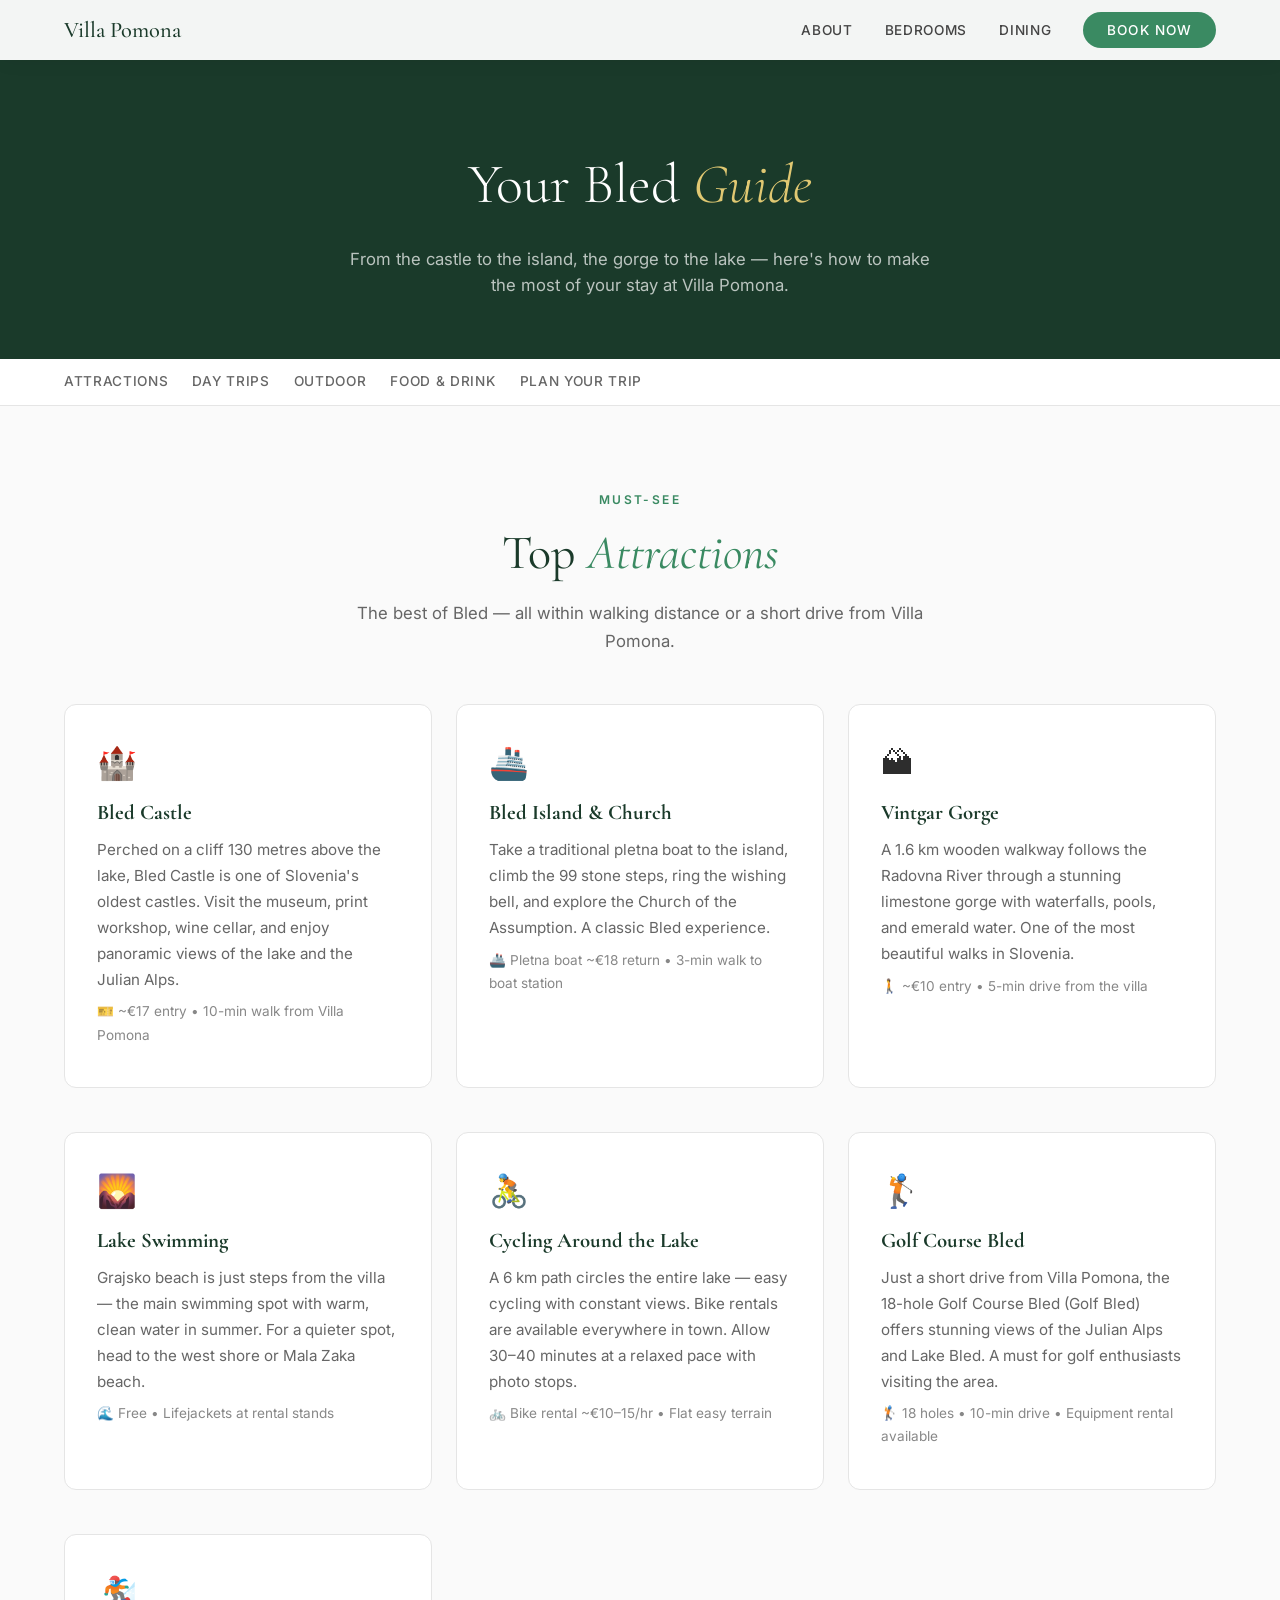
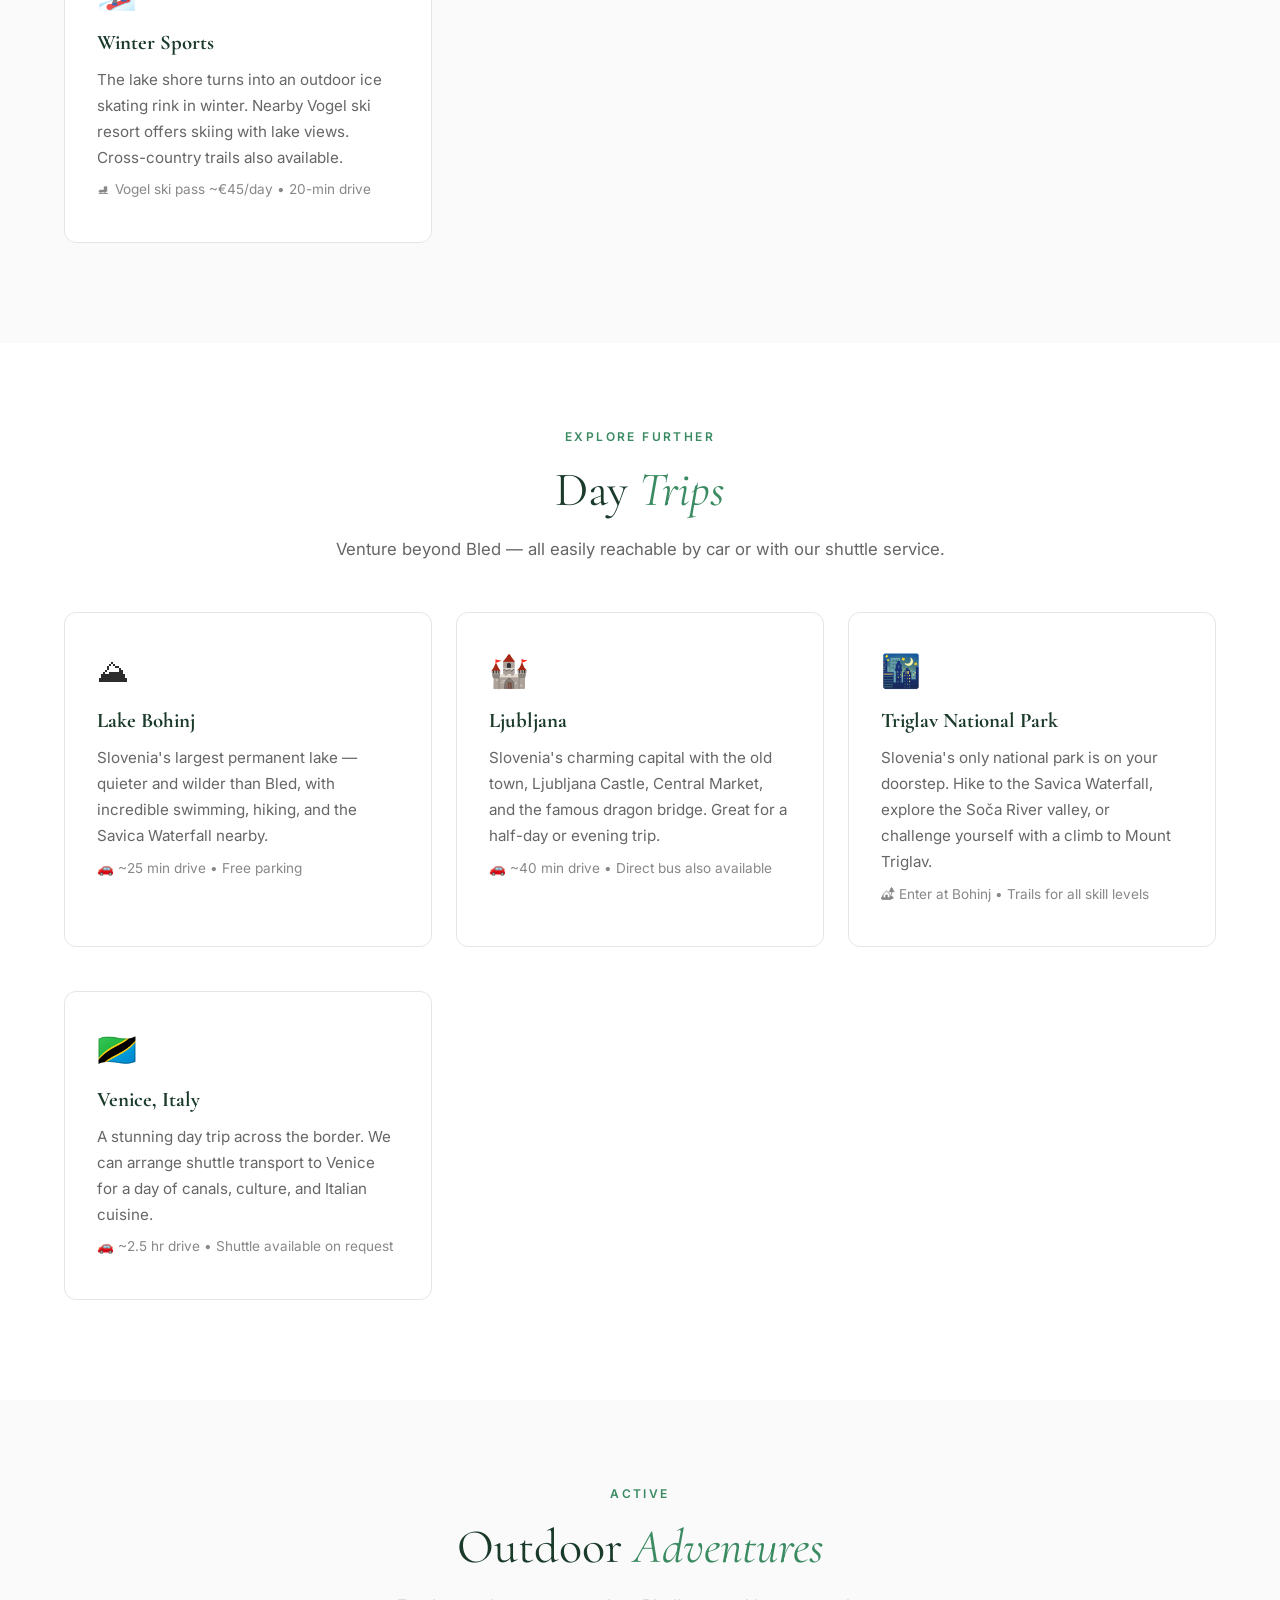
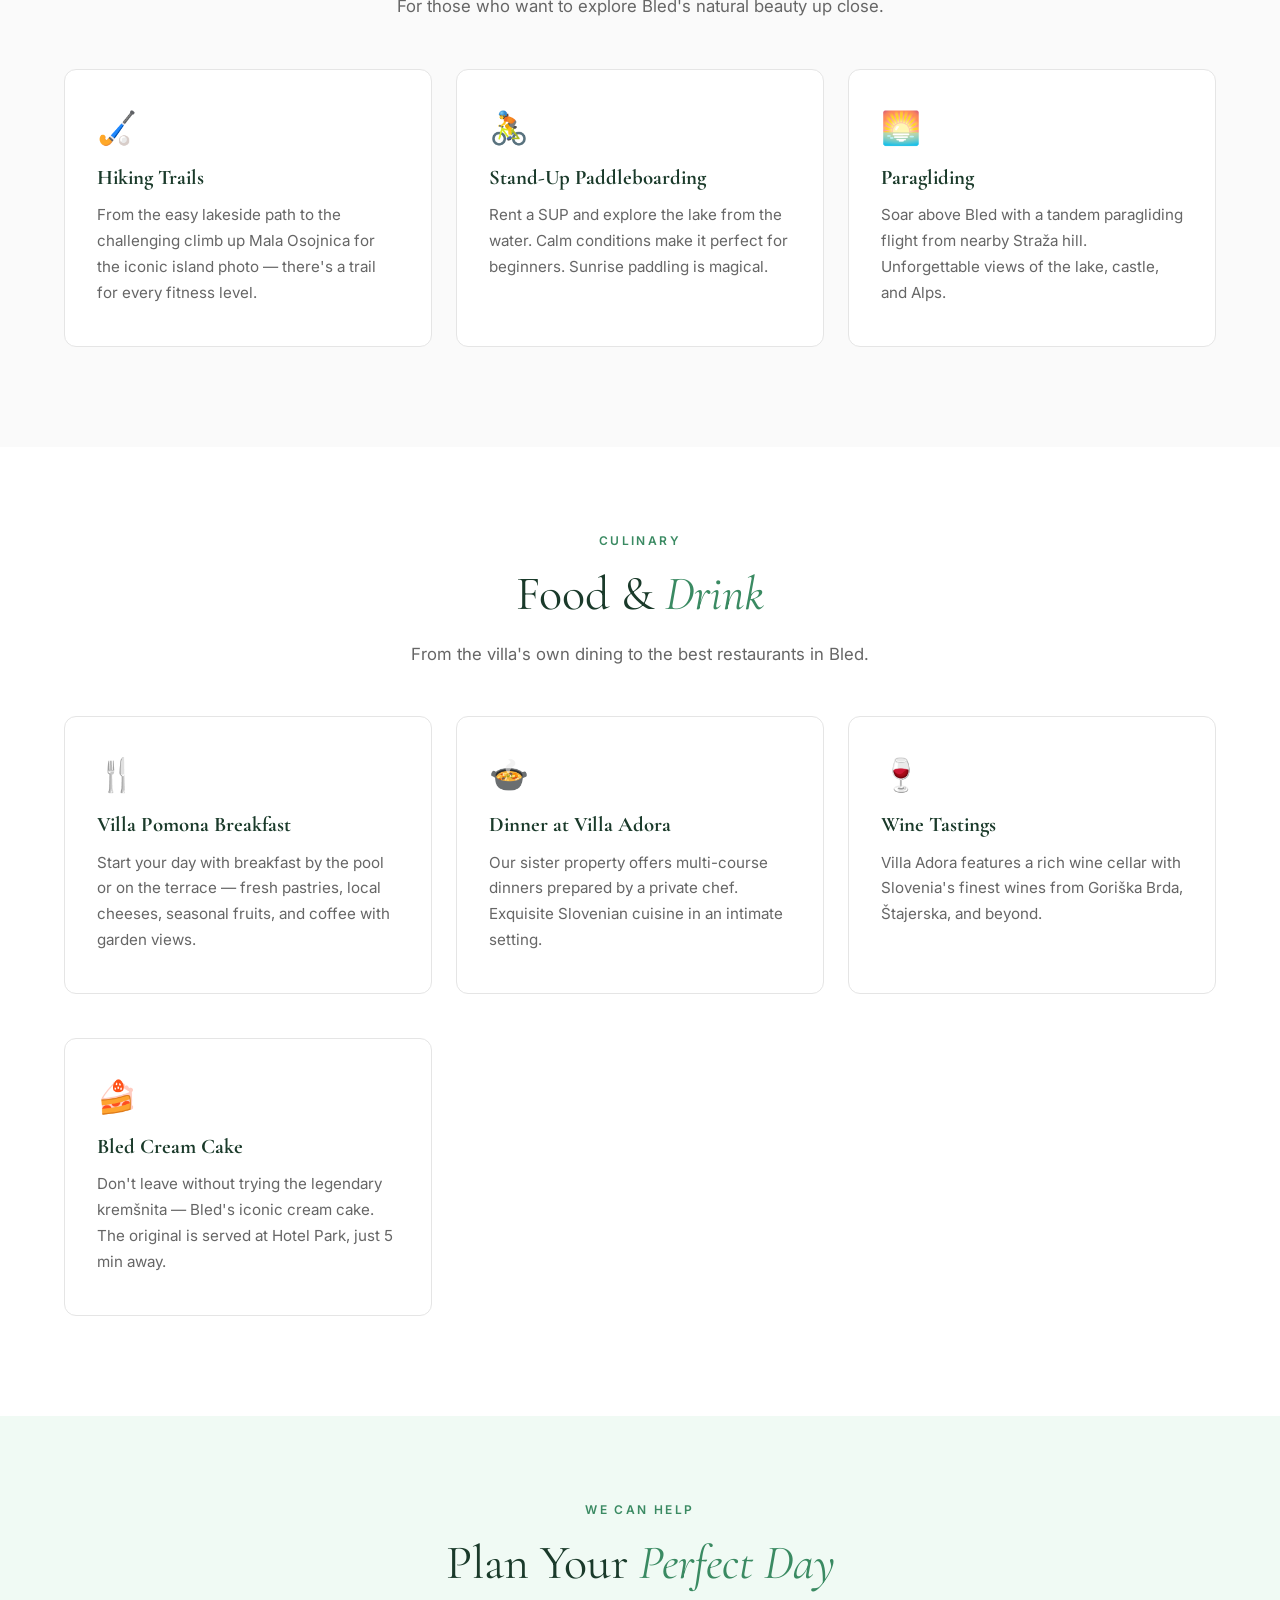
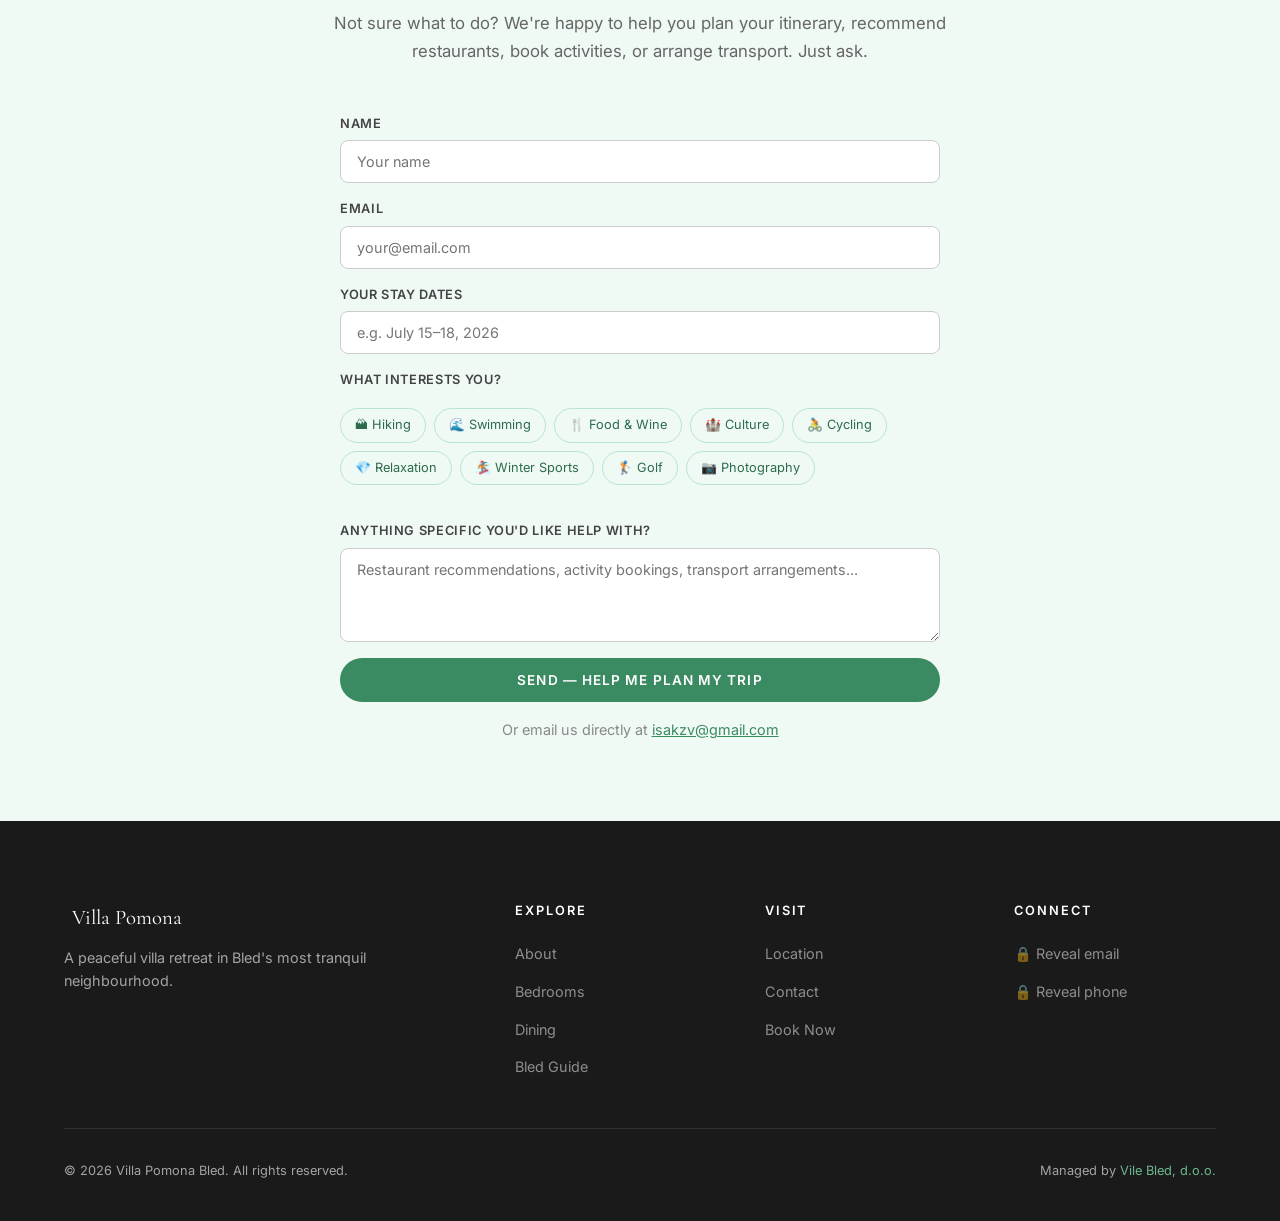
==== commit 41c2e706: "v1.7: add Golf Course Bled, fix all email to isakzv@gmail.com" ====
--- a/bled-guide.html
+++ b/bled-guide.html
@@ -127,6 +127,12 @@
                     <p class="guide-meta">&#128690; Bike rental ~€10–15/hr &bull; Flat easy terrain</p>
                 </div>
                 <div class="guide-card">
+                    <span class="guide-icon">&#127948;</span>
+                    <h3>Golf Course Bled</h3>
+                    <p>Just a short drive from Villa Pomona, the 18-hole Golf Course Bled (Golf Bled) offers stunning views of the Julian Alps and Lake Bled. A must for golf enthusiasts visiting the area.</p>
+                    <p class="guide-meta">&#127948; 18 holes &bull; 10-min drive &bull; Equipment rental available</p>
+                </div>
+                <div class="guide-card">
                     <span class="guide-icon">&#127938;</span>
                     <h3>Winter Sports</h3>
                     <p>The lake shore turns into an outdoor ice skating rink in winter. Nearby Vogel ski resort offers skiing with lake views. Cross-country trails also available.</p>
@@ -243,11 +249,11 @@
                     <div class="form-group"><label for="guideName">Name</label><input type="text" id="guideName" required placeholder="Your name"></div>
                     <div class="form-group"><label for="guideEmail">Email</label><input type="email" id="guideEmail" required placeholder="your@email.com"></div>
                     <div class="form-group"><label for="guideDates">Your stay dates</label><input type="text" id="guideDates" placeholder="e.g. July 15–18, 2026"></div>
-                    <div class="form-group"><label>What interests you?</label><div class="guide-tags"><span class="guide-tag" onclick="this.classList.toggle('selected')">&#127956; Hiking</span><span class="guide-tag" onclick="this.classList.toggle('selected')">&#127754; Swimming</span><span class="guide-tag" onclick="this.classList.toggle('selected')">&#127860; Food & Wine</span><span class="guide-tag" onclick="this.classList.toggle('selected')">&#127984; Culture</span><span class="guide-tag" onclick="this.classList.toggle('selected')">&#128692; Cycling</span><span class="guide-tag" onclick="this.classList.toggle('selected')">&#128142; Relaxation</span><span class="guide-tag" onclick="this.classList.toggle('selected')">&#127938; Winter Sports</span><span class="guide-tag" onclick="this.classList.toggle('selected')">&#128247; Photography</span></div></div>
+                    <div class="form-group"><label>What interests you?</label><div class="guide-tags"><span class="guide-tag" onclick="this.classList.toggle('selected')">&#127956; Hiking</span><span class="guide-tag" onclick="this.classList.toggle('selected')">&#127754; Swimming</span><span class="guide-tag" onclick="this.classList.toggle('selected')">&#127860; Food & Wine</span><span class="guide-tag" onclick="this.classList.toggle('selected')">&#127984; Culture</span><span class="guide-tag" onclick="this.classList.toggle('selected')">&#128692; Cycling</span><span class="guide-tag" onclick="this.classList.toggle('selected')">&#128142; Relaxation</span><span class="guide-tag" onclick="this.classList.toggle('selected')">&#127938; Winter Sports</span><span class="guide-tag" onclick="this.classList.toggle('selected')">&#127948; Golf</span><span class="guide-tag" onclick="this.classList.toggle('selected')">&#128247; Photography</span></div></div>
                     <div class="form-group"><label for="guideMessage">Anything specific you'd like help with?</label><textarea id="guideMessage" rows="4" placeholder="Restaurant recommendations, activity bookings, transport arrangements..."></textarea></div>
                     <button type="submit" class="btn btn-primary btn-full">Send — Help me plan my trip</button>
                 </form>
-                <p style="text-align:center;margin-top:16px;font-size:0.9rem;color:var(--neutral-500);">Or email us directly at <a href="mailto:evita.vilebled@gmail.com" style="color:var(--green-600);text-decoration:underline;">evita.vilebled@gmail.com</a></p>
+                <p style="text-align:center;margin-top:16px;font-size:0.9rem;color:var(--neutral-500);">Or email us directly at <a href="mailto:isakzv@gmail.com" style="color:var(--green-600);text-decoration:underline;">isakzv@gmail.com</a></p>
                 <div id="guideThankYou" style="display:none;text-align:center;padding:40px;"><div style="font-size:3rem;margin-bottom:16px;">&#127800;</div><h3 style="font-family:var(--font-serif);font-size:1.5rem;color:var(--green-900);margin-bottom:12px;">Thank You!</h3><p style="color:var(--neutral-600);">We'll get back to you within 24 hours to help plan your perfect Bled stay.</p></div>
             </div>
         </div>
@@ -262,7 +268,7 @@
                 </div>
                 <div class="footer-links"><h4>Explore</h4><ul><li><a href="index.html#about">About</a></li><li><a href="index.html#bedrooms">Bedrooms</a></li><li><a href="index.html#dining">Dining</a></li><li><a href="bled-guide.html">Bled Guide</a></li></ul></div>
                 <div class="footer-links"><h4>Visit</h4><ul><li><a href="index.html#location">Location</a></li><li><a href="index.html#contact">Contact</a></li><li><a href="index.html#contact">Book Now</a></li></ul></div>
-                <div class="footer-links"><h4>Connect</h4><ul><li><span class="protected-contact" data-type="email" data-value="evita.vilebled@gmail.com" onclick="revealContact(this)" style="cursor:pointer;font-size:0.9rem;color:rgba(255,255,255,0.5)">&#128274; Reveal email</span></li><li><span class="protected-contact" data-type="phone" data-value="+386 51 603 858" onclick="revealContact(this)" style="cursor:pointer;font-size:0.9rem;color:rgba(255,255,255,0.5)">&#128274; Reveal phone</span></li></ul></div>
+                <div class="footer-links"><h4>Connect</h4><ul><li><span class="protected-contact" data-type="email" data-value="isakzv@gmail.com" onclick="revealContact(this)" style="cursor:pointer;font-size:0.9rem;color:rgba(255,255,255,0.5)">&#128274; Reveal email</span></li><li><span class="protected-contact" data-type="phone" data-value="+386 51 603 858" onclick="revealContact(this)" style="cursor:pointer;font-size:0.9rem;color:rgba(255,255,255,0.5)">&#128274; Reveal phone</span></li></ul></div>
             </div>
             <div class="footer-bottom">
                 <p>&copy; 2026 Villa Pomona Bled. All rights reserved.</p>
@@ -274,7 +280,7 @@
     <script>
     document.addEventListener('DOMContentLoaded',function(){var t=document.getElementById('navToggle'),l=document.getElementById('navLinks');if(t&&l){t.addEventListener('click',function(){t.classList.toggle('active');l.classList.toggle('active')});var a=l.querySelectorAll('a');for(var i=0;i<a.length;i++){a[i].addEventListener('click',function(){t.classList.remove('active');l.classList.remove('active')})}}});
     function revealContact(el){var v=el.getAttribute('data-value'),t=el.getAttribute('data-type');el.innerHTML=t==='email'?'<a href="mailto:'+v+'" style="color:inherit">'+v+'</a>':'<a href="tel:'+v.replace(/\s/g,'')+'" style="color:inherit">'+v+'</a>';el.style.cursor='default';el.onclick=null}
-    function handleGuideForm(f){var name=f.guideName.value,email=f.guideEmail.value,dates=f.guideDates.value||'Not specified',interest=[],tags=f.querySelectorAll('.guide-tag.selected');for(var i=0;i<tags.length;i++)interest.push(tags[i].textContent.trim());var msg=f.guideMessage.value||'None',subject='Trip Planning - Villa Pomona - '+name,body='Trip Planning Request\n\nName: '+name+'\nEmail: '+email+'\nStay Dates: '+dates+'\nInterests: '+(interest.join(', ')||'Not specified')+'\nMessage: '+msg;window.location.href='mailto:evita.vilebled@gmail.com?subject='+encodeURIComponent(subject)+'&body='+encodeURIComponent(body);document.getElementById('guideForm').style.display='none';document.getElementById('guideThankYou').style.display='block'}
+    function handleGuideForm(f){var name=f.guideName.value,email=f.guideEmail.value,dates=f.guideDates.value||'Not specified',interest=[],tags=f.querySelectorAll('.guide-tag.selected');for(var i=0;i<tags.length;i++)interest.push(tags[i].textContent.trim());var msg=f.guideMessage.value||'None',subject='Trip Planning - Villa Pomona - '+name,body='Trip Planning Request\n\nName: '+name+'\nEmail: '+email+'\nStay Dates: '+dates+'\nInterests: '+(interest.join(', ')||'Not specified')+'\nMessage: '+msg;window.location.href='mailto:isakzv@gmail.com?subject='+encodeURIComponent(subject)+'&body='+encodeURIComponent(body);document.getElementById('guideForm').style.display='none';document.getElementById('guideThankYou').style.display='block'}
     </script>
 </body>
 </html>
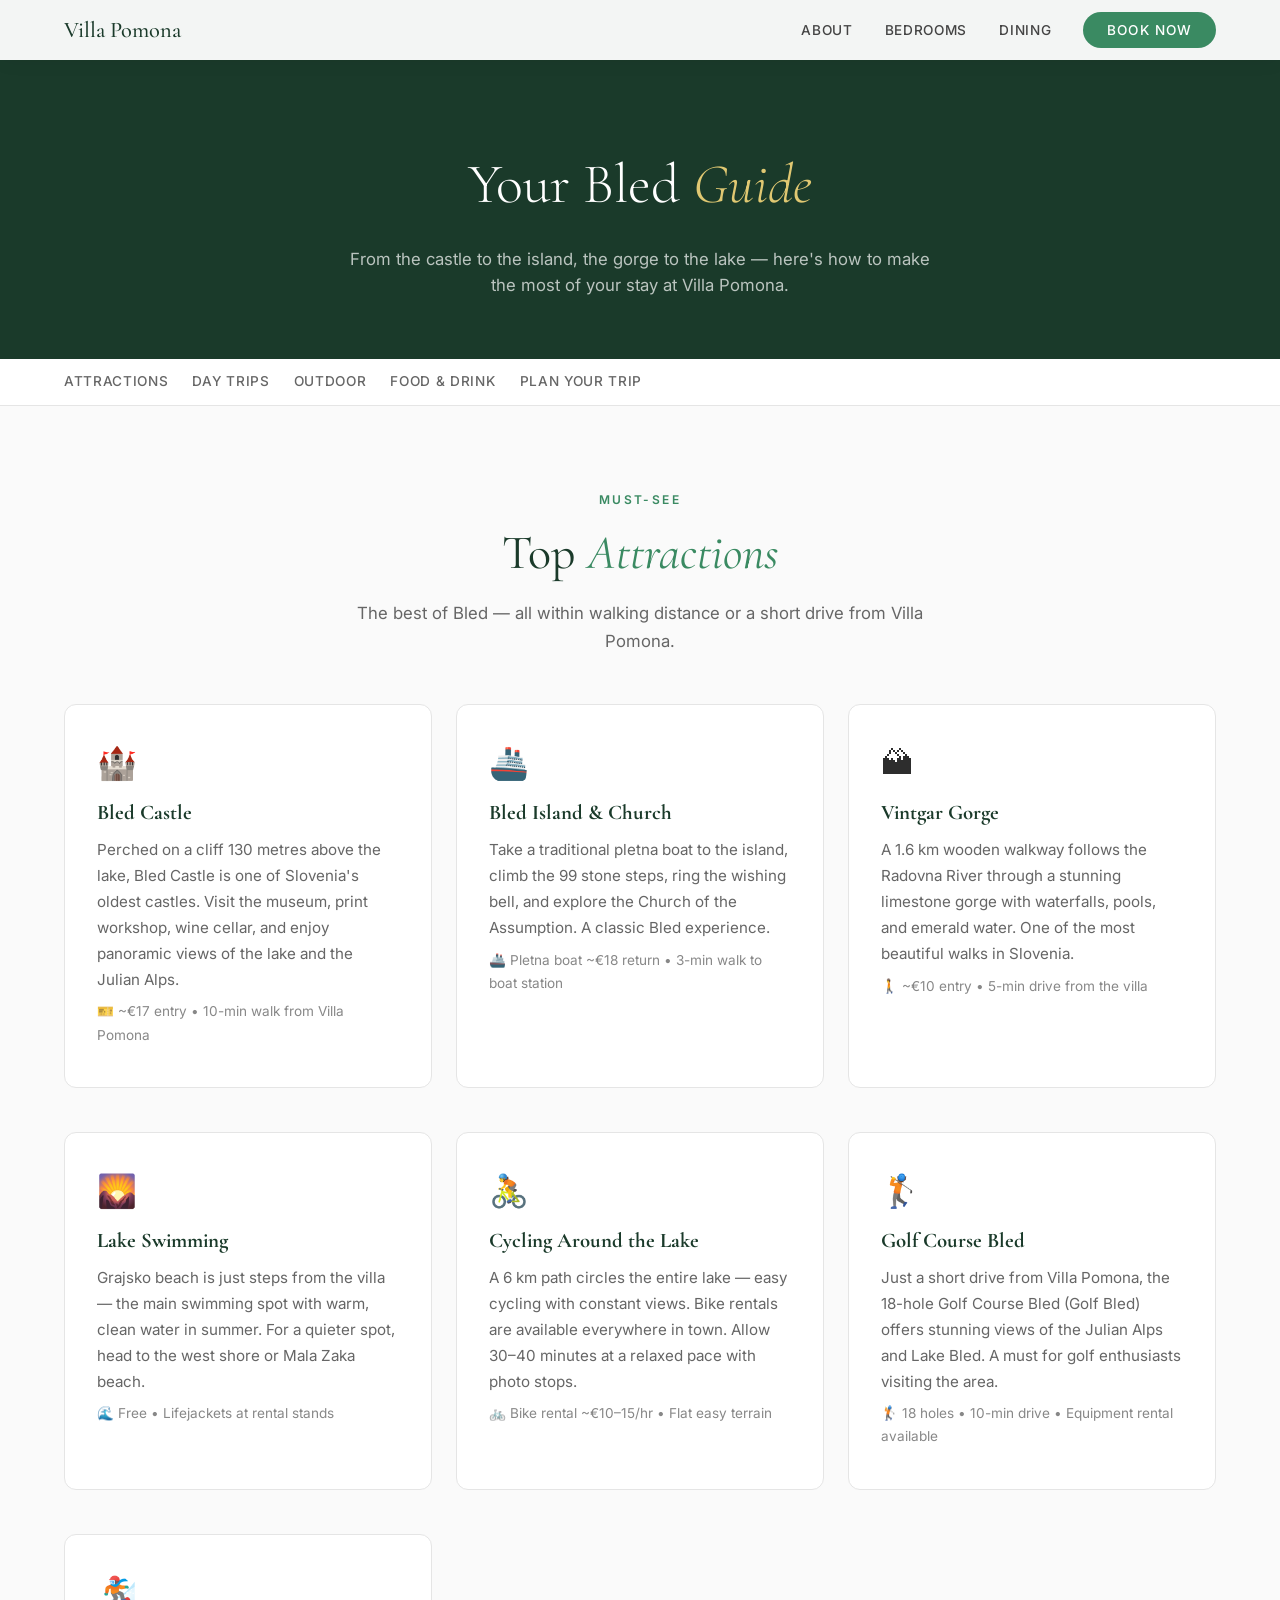
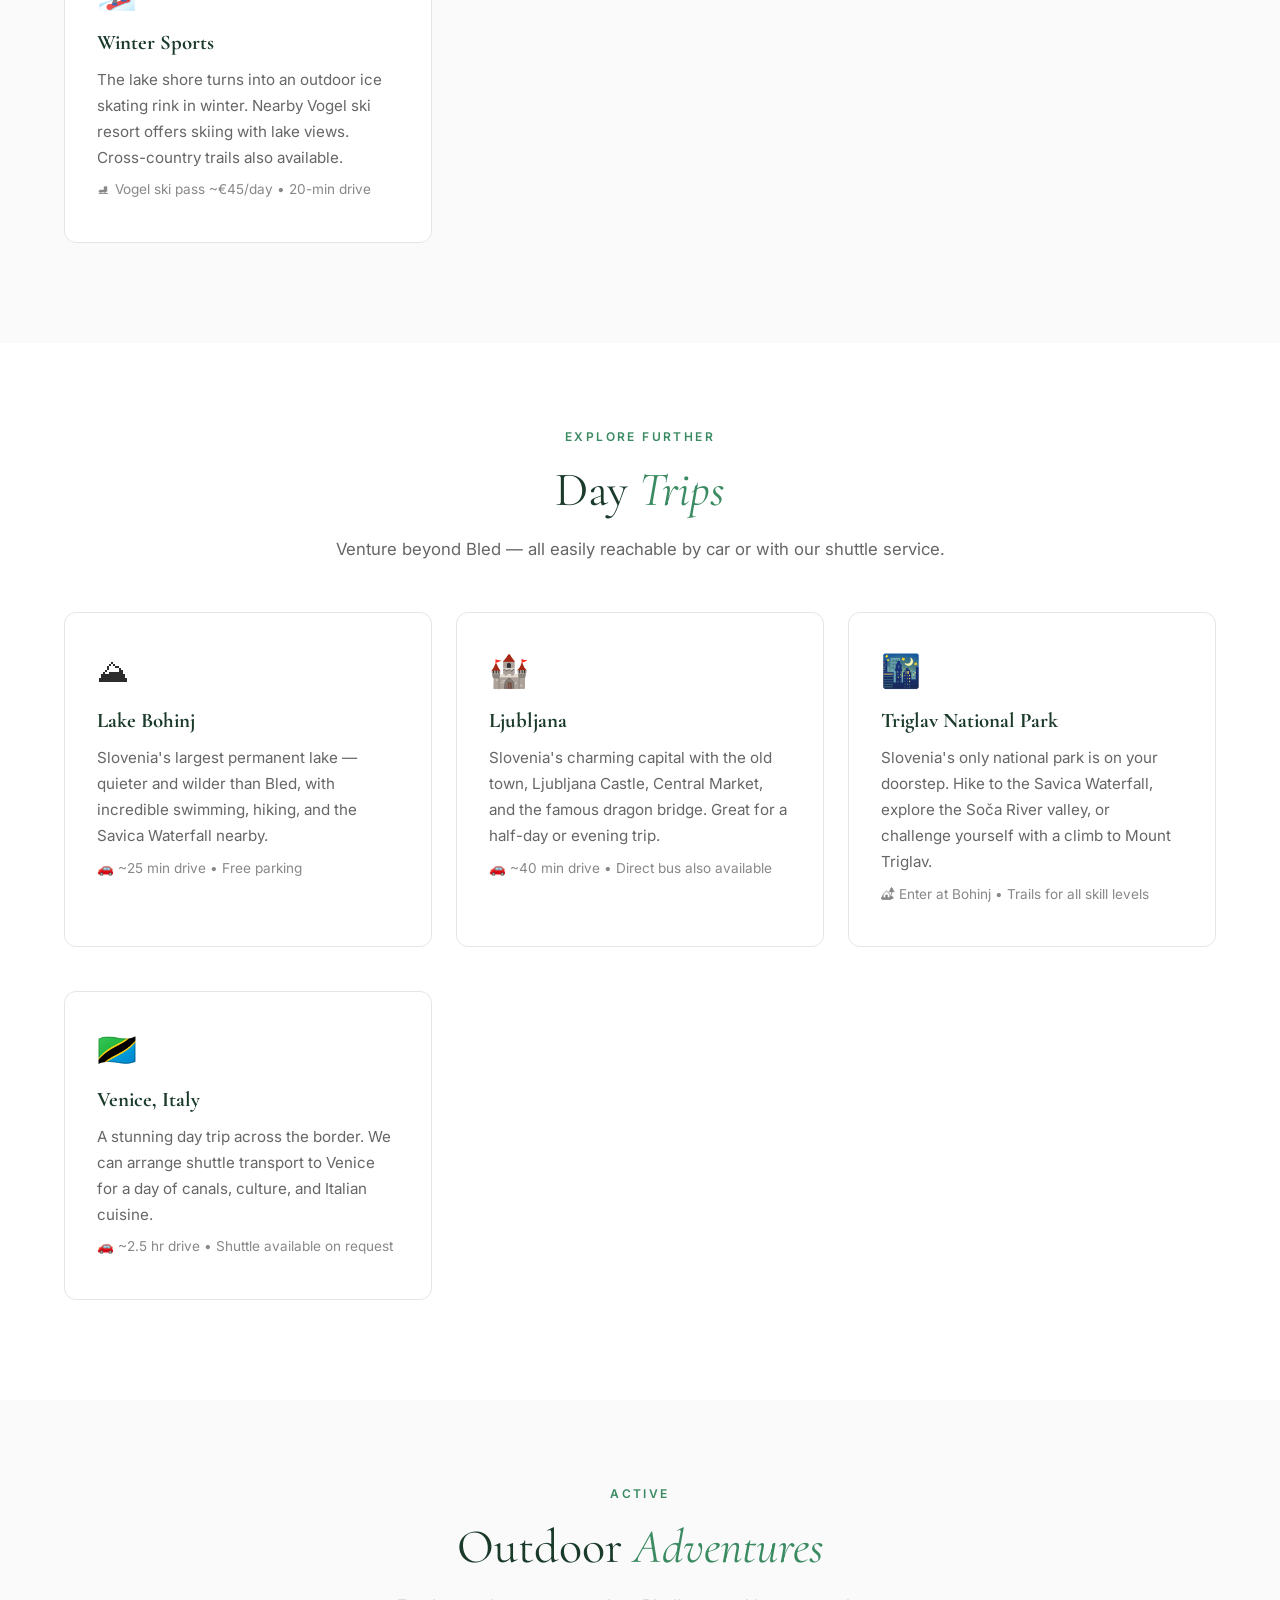
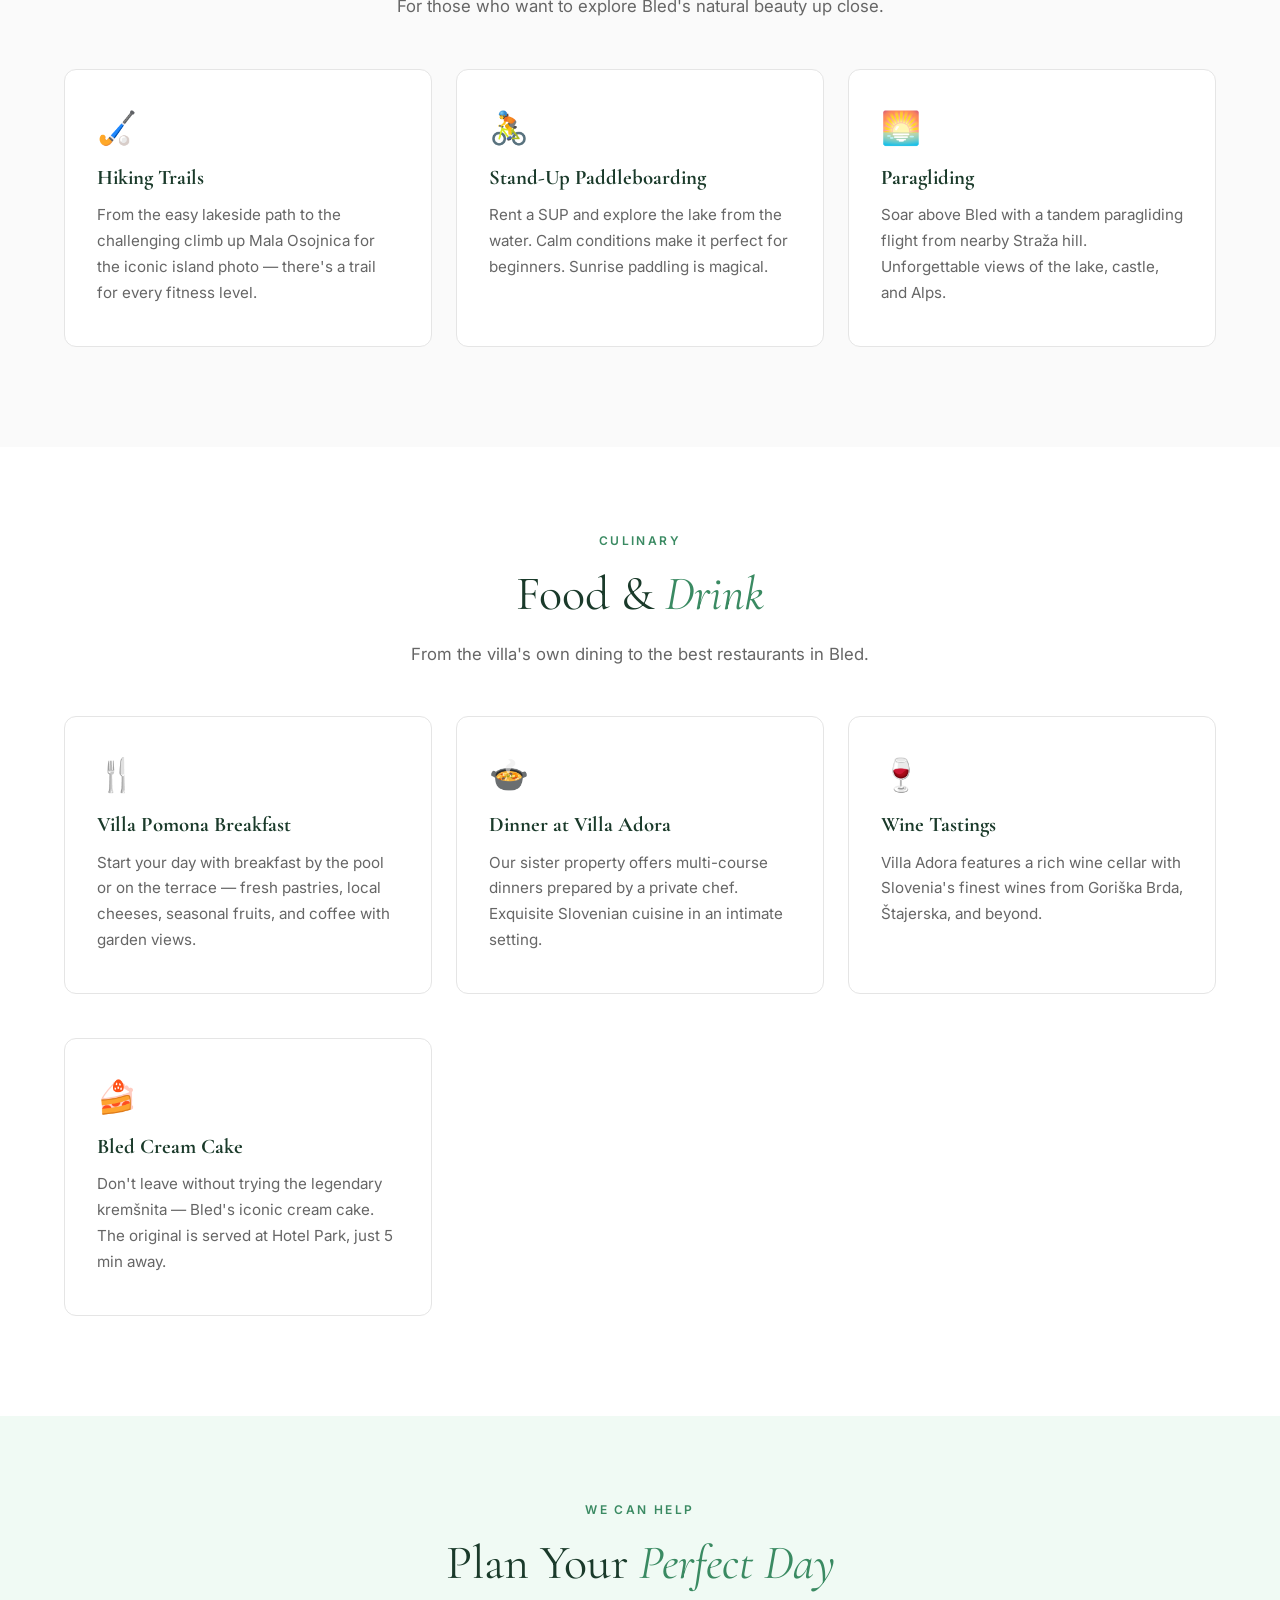
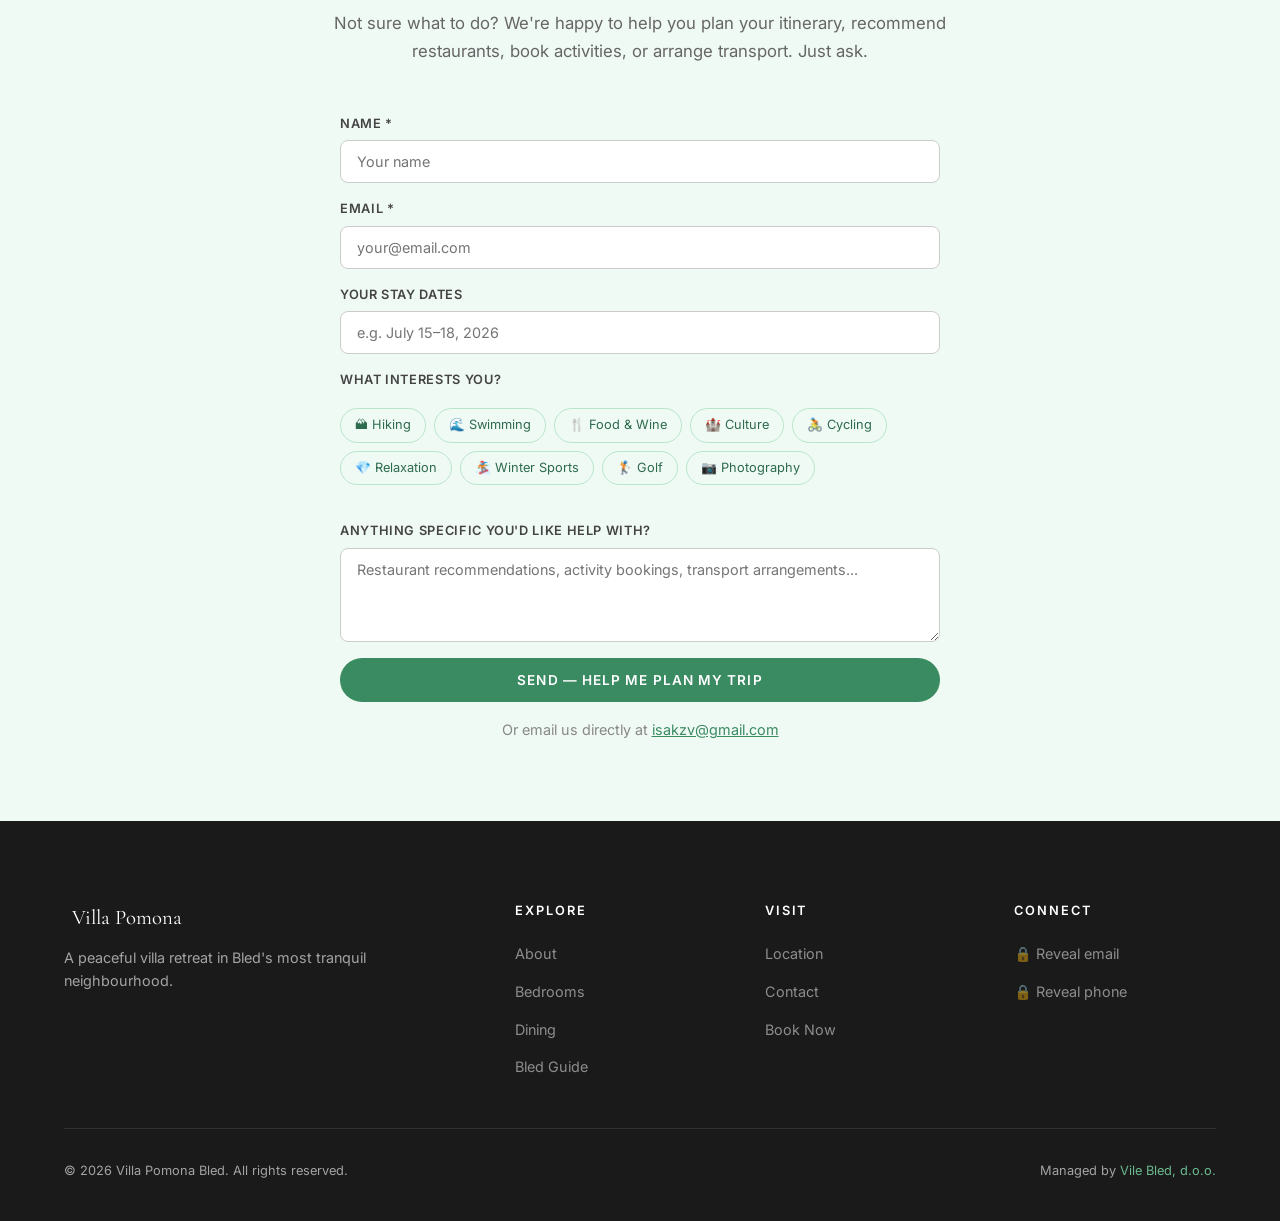
==== commit 6584a07c: "v1.9: fix captcha bug, replace mailto with FormSubmit (sends to isakzv@gmail.com via POST), fix amen" ====
--- a/bled-guide.html
+++ b/bled-guide.html
@@ -245,12 +245,15 @@
                 <p class="section-desc">Not sure what to do? We're happy to help you plan your itinerary, recommend restaurants, book activities, or arrange transport. Just ask.</p>
             </div>
             <div class="guide-form">
-                <form id="guideForm" onsubmit="event.preventDefault();handleGuideForm(this)">
-                    <div class="form-group"><label for="guideName">Name</label><input type="text" id="guideName" required placeholder="Your name"></div>
-                    <div class="form-group"><label for="guideEmail">Email</label><input type="email" id="guideEmail" required placeholder="your@email.com"></div>
-                    <div class="form-group"><label for="guideDates">Your stay dates</label><input type="text" id="guideDates" placeholder="e.g. July 15–18, 2026"></div>
-                    <div class="form-group"><label>What interests you?</label><div class="guide-tags"><span class="guide-tag" onclick="this.classList.toggle('selected')">&#127956; Hiking</span><span class="guide-tag" onclick="this.classList.toggle('selected')">&#127754; Swimming</span><span class="guide-tag" onclick="this.classList.toggle('selected')">&#127860; Food & Wine</span><span class="guide-tag" onclick="this.classList.toggle('selected')">&#127984; Culture</span><span class="guide-tag" onclick="this.classList.toggle('selected')">&#128692; Cycling</span><span class="guide-tag" onclick="this.classList.toggle('selected')">&#128142; Relaxation</span><span class="guide-tag" onclick="this.classList.toggle('selected')">&#127938; Winter Sports</span><span class="guide-tag" onclick="this.classList.toggle('selected')">&#127948; Golf</span><span class="guide-tag" onclick="this.classList.toggle('selected')">&#128247; Photography</span></div></div>
-                    <div class="form-group"><label for="guideMessage">Anything specific you'd like help with?</label><textarea id="guideMessage" rows="4" placeholder="Restaurant recommendations, activity bookings, transport arrangements..."></textarea></div>
+                <form id="guideForm" action="https://formsubmit.co/isakzv@gmail.com" method="POST" onsubmit="handleGuideForm(this)">
+                    <input type="hidden" name="_subject" value="New Villa Pomona Trip Planning Request">
+                    <input type="hidden" name="_captcha" value="true">
+                    <input type="hidden" name="_template" value="box">
+                    <div class="form-group"><label for="guideName">Name *</label><input type="text" id="guideName" name="Name" required placeholder="Your name"></div>
+                    <div class="form-group"><label for="guideEmail">Email *</label><input type="email" id="guideEmail" name="Email" required placeholder="your@email.com"></div>
+                    <div class="form-group"><label for="guideDates">Your stay dates</label><input type="text" id="guideDates" name="Stay dates" placeholder="e.g. July 15–18, 2026"></div>
+                    <div class="form-group"><label>What interests you?</label><div class="guide-tags"><span class="guide-tag" onclick="this.classList.toggle('selected');updateInterests(this)">&#127956; Hiking</span><span class="guide-tag" onclick="this.classList.toggle('selected');updateInterests(this)">&#127754; Swimming</span><span class="guide-tag" onclick="this.classList.toggle('selected');updateInterests(this)">&#127860; Food & Wine</span><span class="guide-tag" onclick="this.classList.toggle('selected');updateInterests(this)">&#127984; Culture</span><span class="guide-tag" onclick="this.classList.toggle('selected');updateInterests(this)">&#128692; Cycling</span><span class="guide-tag" onclick="this.classList.toggle('selected');updateInterests(this)">&#128142; Relaxation</span><span class="guide-tag" onclick="this.classList.toggle('selected');updateInterests(this)">&#127938; Winter Sports</span><span class="guide-tag" onclick="this.classList.toggle('selected');updateInterests(this)">&#127948; Golf</span><span class="guide-tag" onclick="this.classList.toggle('selected');updateInterests(this)">&#128247; Photography</span></div><input type="hidden" name="Interests" id="interestsInput"></div>
+                    <div class="form-group"><label for="guideMessage">Anything specific you'd like help with?</label><textarea id="guideMessage" name="Message" rows="4" placeholder="Restaurant recommendations, activity bookings, transport arrangements..."></textarea></div>
                     <button type="submit" class="btn btn-primary btn-full">Send — Help me plan my trip</button>
                 </form>
                 <p style="text-align:center;margin-top:16px;font-size:0.9rem;color:var(--neutral-500);">Or email us directly at <a href="mailto:isakzv@gmail.com" style="color:var(--green-600);text-decoration:underline;">isakzv@gmail.com</a></p>
@@ -278,9 +281,8 @@
     </footer>
 
     <script>
-    document.addEventListener('DOMContentLoaded',function(){var t=document.getElementById('navToggle'),l=document.getElementById('navLinks');if(t&&l){t.addEventListener('click',function(){t.classList.toggle('active');l.classList.toggle('active')});var a=l.querySelectorAll('a');for(var i=0;i<a.length;i++){a[i].addEventListener('click',function(){t.classList.remove('active');l.classList.remove('active')})}}});
-    function revealContact(el){var v=el.getAttribute('data-value'),t=el.getAttribute('data-type');el.innerHTML=t==='email'?'<a href="mailto:'+v+'" style="color:inherit">'+v+'</a>':'<a href="tel:'+v.replace(/\s/g,'')+'" style="color:inherit">'+v+'</a>';el.style.cursor='default';el.onclick=null}
-    function handleGuideForm(f){var name=f.guideName.value,email=f.guideEmail.value,dates=f.guideDates.value||'Not specified',interest=[],tags=f.querySelectorAll('.guide-tag.selected');for(var i=0;i<tags.length;i++)interest.push(tags[i].textContent.trim());var msg=f.guideMessage.value||'None',subject='Trip Planning - Villa Pomona - '+name,body='Trip Planning Request\n\nName: '+name+'\nEmail: '+email+'\nStay Dates: '+dates+'\nInterests: '+(interest.join(', ')||'Not specified')+'\nMessage: '+msg;window.location.href='mailto:isakzv@gmail.com?subject='+encodeURIComponent(subject)+'&body='+encodeURIComponent(body);document.getElementById('guideForm').style.display='none';document.getElementById('guideThankYou').style.display='block'}
+    function handleGuideForm(f){f.querySelector('[type=submit]').disabled=true;f.querySelector('[type=submit]').textContent='Sending...';var i=f.querySelector('#interestsInput');if(i){var s=[];f.querySelectorAll('.guide-tag.selected').forEach(function(t){s.push(t.textContent.trim())});i.value=s.join(', ')}}
+    document.addEventListener('DOMContentLoaded',function(){var t=document.getElementById('navToggle'),l=document.getElementById('navLinks');if(t&&l){t.addEventListener('click',function(){t.classList.toggle('active');l.classList.toggle('active')});var a=l.querySelectorAll('a');for(var i=0;i<a.length;i++){a[i].addEventListener('click',function(){t.classList.remove('active');l.classList.remove('active')})}}});function revealContact(el){var v=el.getAttribute('data-value'),t=el.getAttribute('data-type');el.innerHTML=t==='email'?'<a href="mailto:'+v+'" style="color:inherit">'+v+'</a>':'<a href="tel:'+v.replace(/\s/g,'')+'" style="color:inherit">'+v+'</a>';el.style.cursor='default';el.onclick=null}
     </script>
 </body>
 </html>
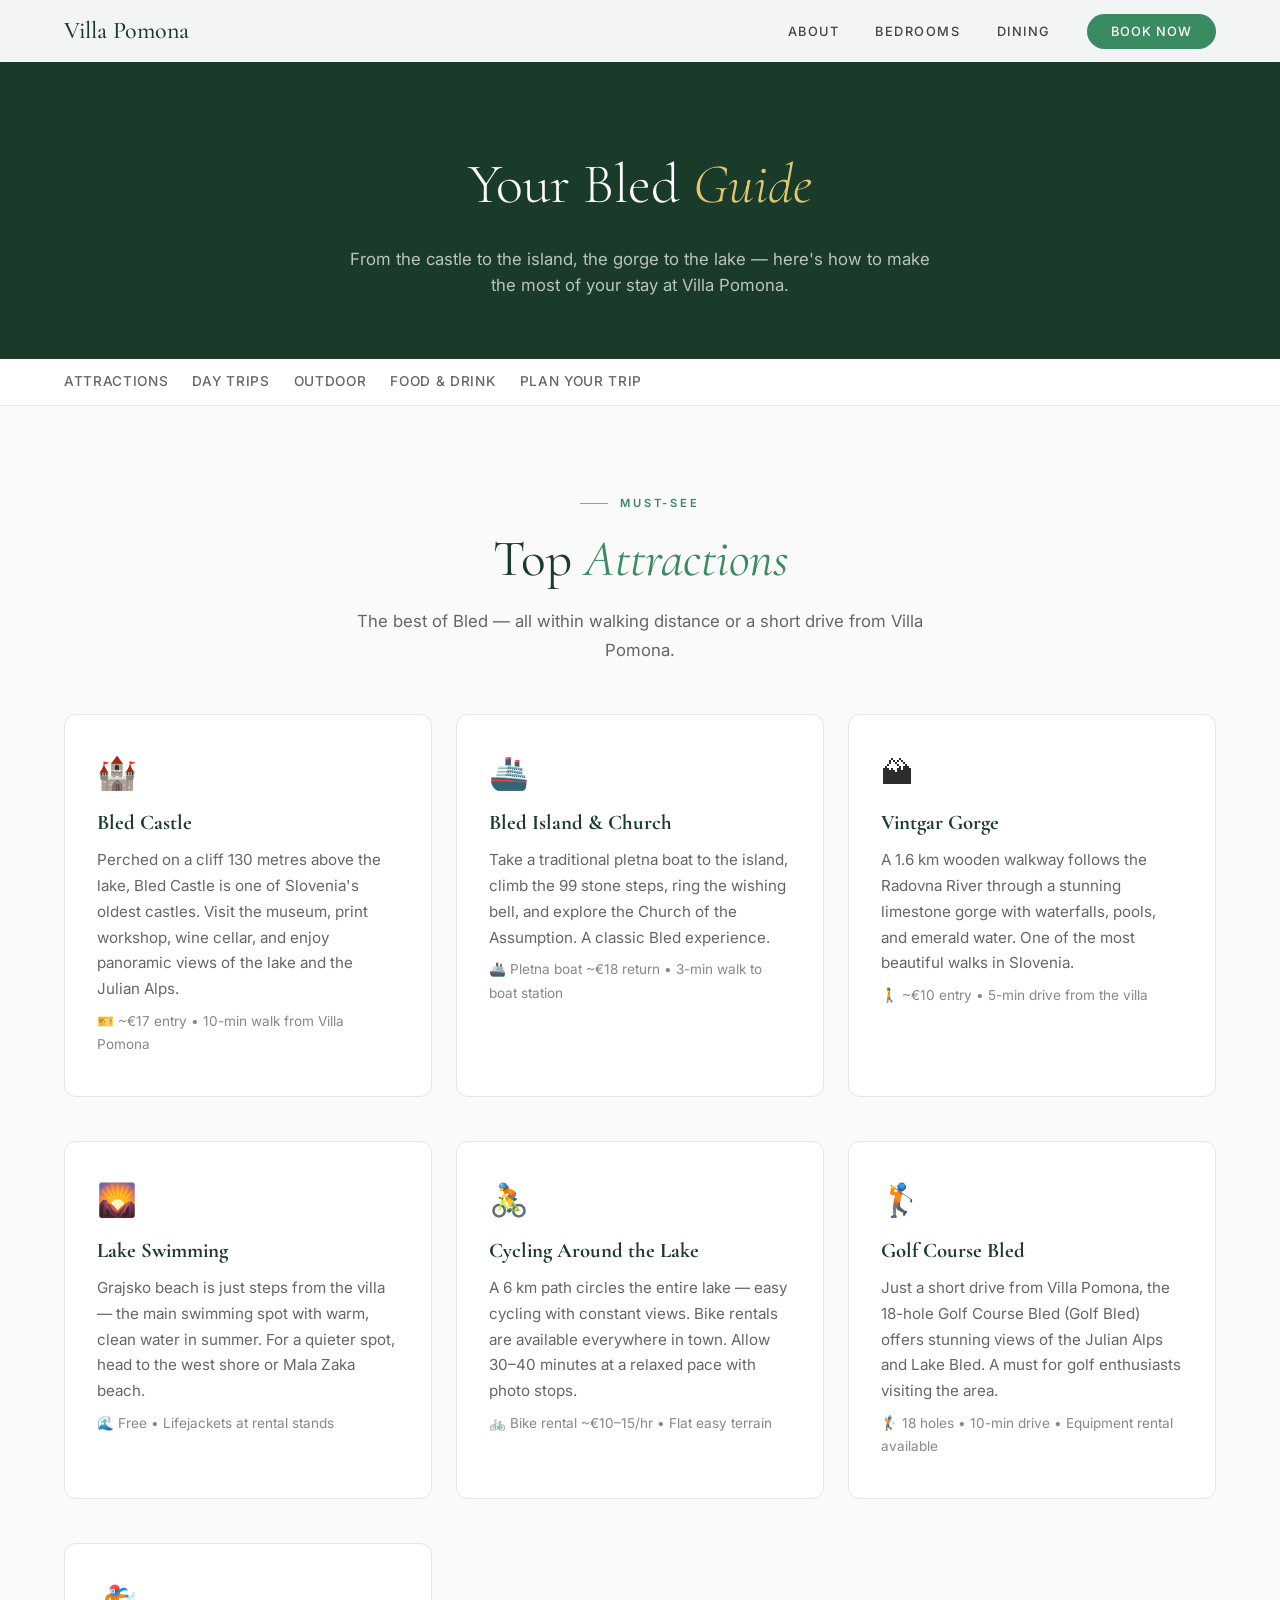
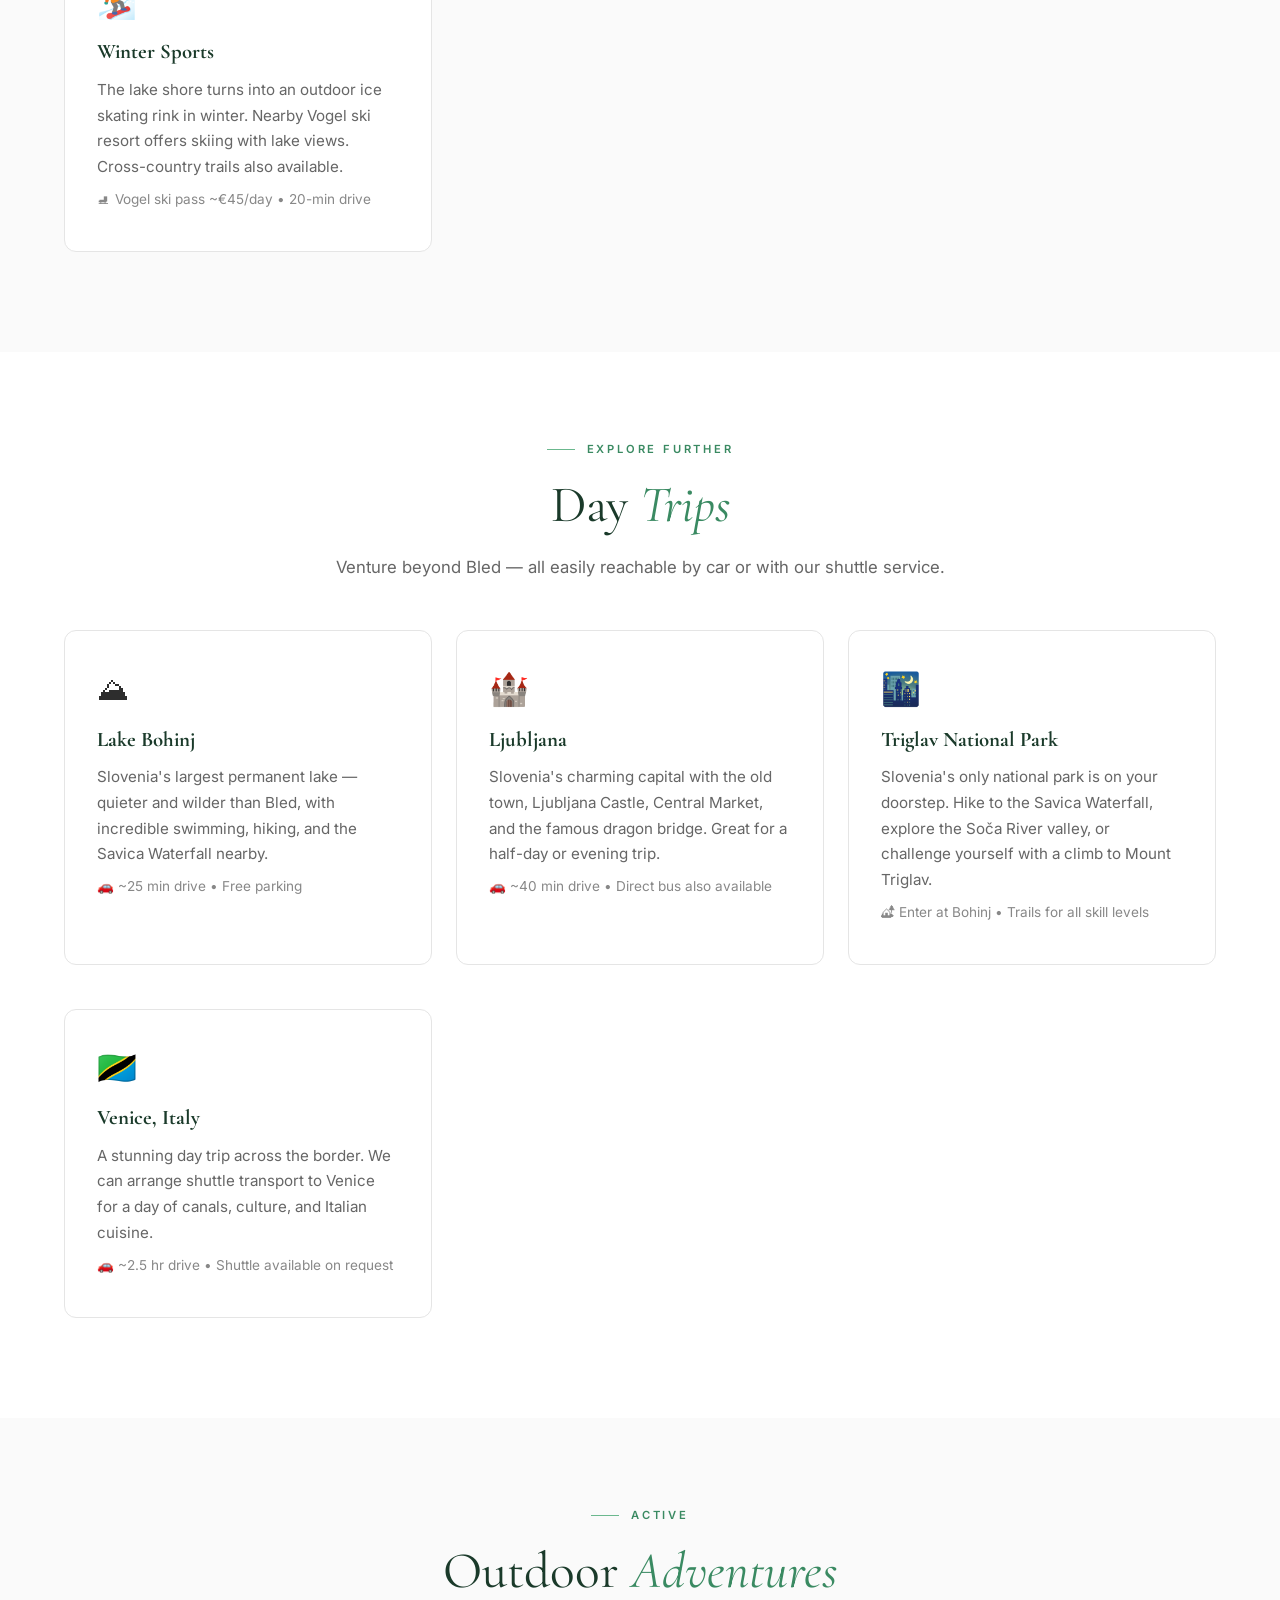
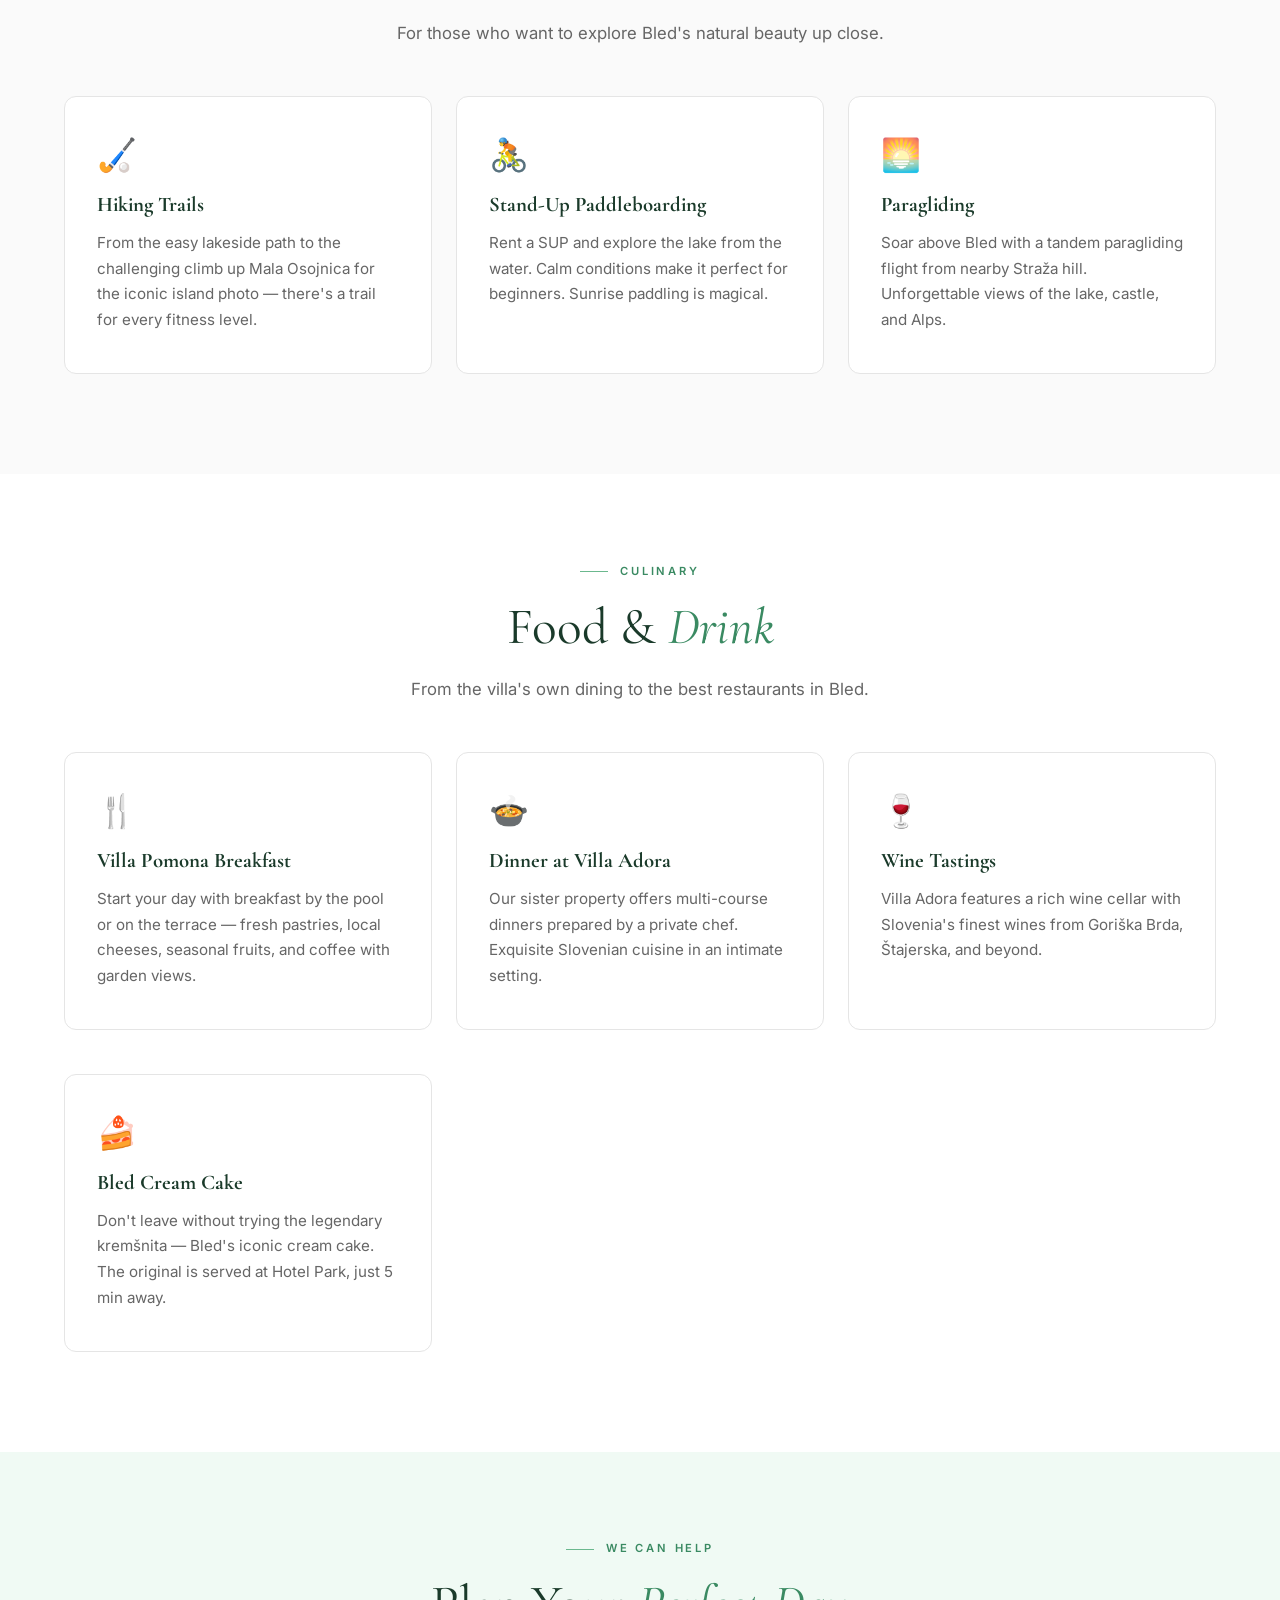
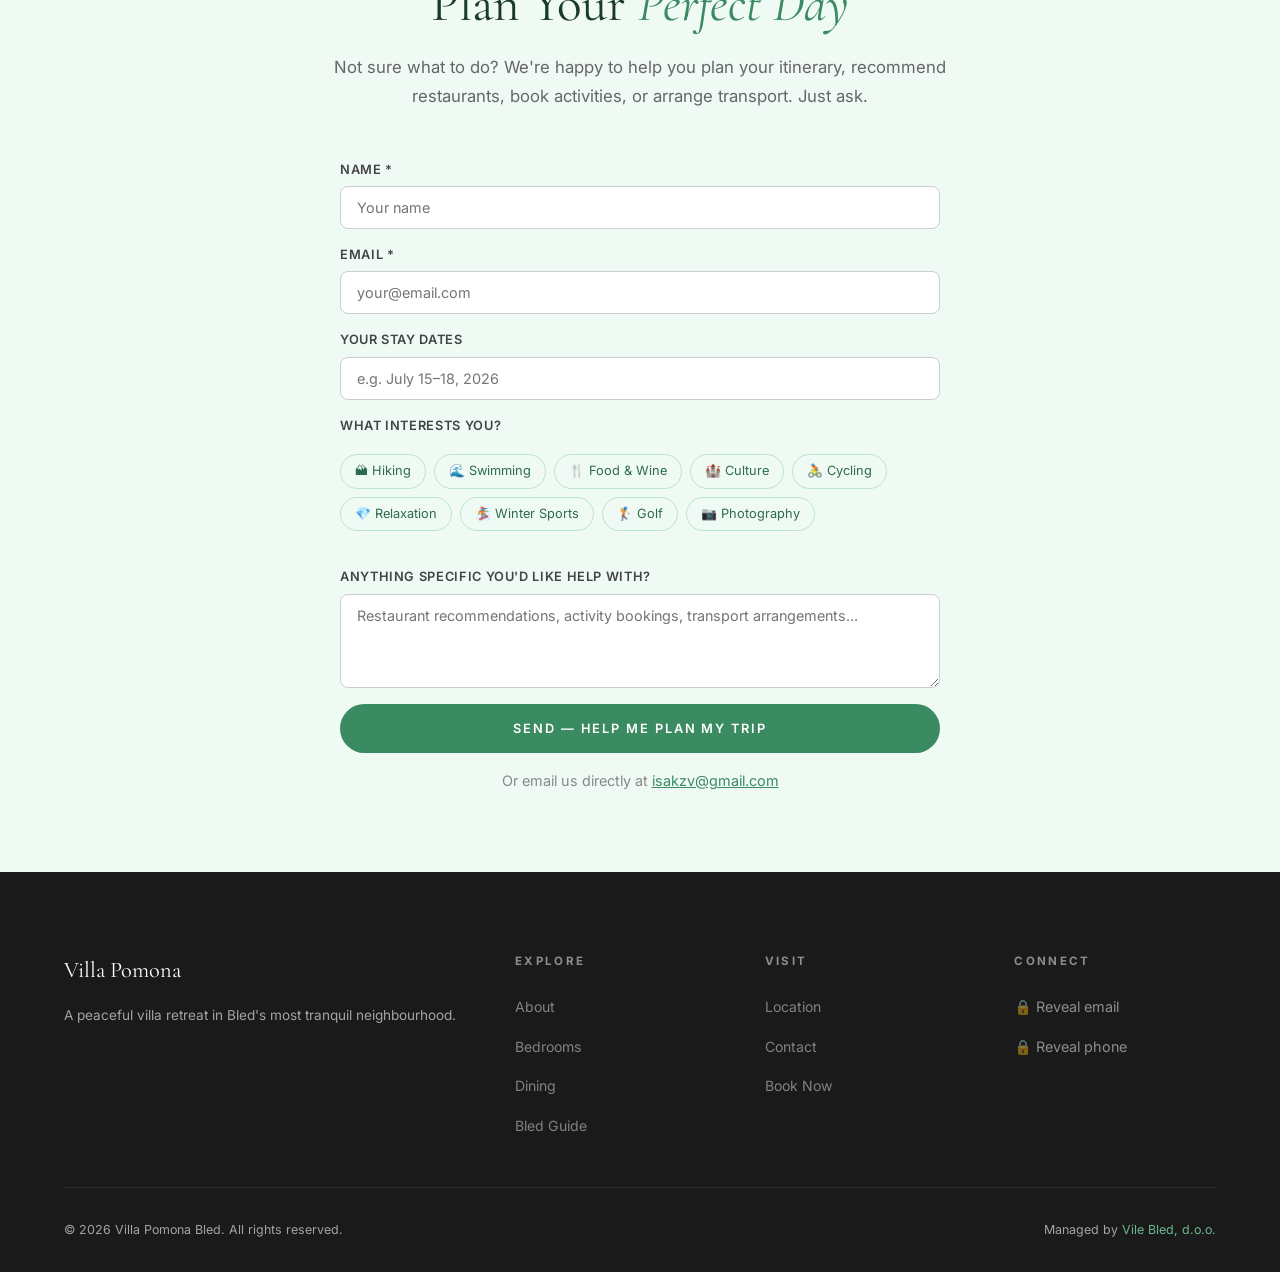
==== commit d9450e5f: "v3.0: Premium UI overhaul — hero stats, reveal animations, toast notifications, refined card system," ====
--- a/bled-guide.html
+++ b/bled-guide.html
@@ -280,9 +280,7 @@
         </div>
     </footer>
 
-    <script>
-    function handleGuideForm(f){f.querySelector('[type=submit]').disabled=true;f.querySelector('[type=submit]').textContent='Sending...';var i=f.querySelector('#interestsInput');if(i){var s=[];f.querySelectorAll('.guide-tag.selected').forEach(function(t){s.push(t.textContent.trim())});i.value=s.join(', ')}}
-    document.addEventListener('DOMContentLoaded',function(){var t=document.getElementById('navToggle'),l=document.getElementById('navLinks');if(t&&l){t.addEventListener('click',function(){t.classList.toggle('active');l.classList.toggle('active')});var a=l.querySelectorAll('a');for(var i=0;i<a.length;i++){a[i].addEventListener('click',function(){t.classList.remove('active');l.classList.remove('active')})}}});function revealContact(el){var v=el.getAttribute('data-value'),t=el.getAttribute('data-type');el.innerHTML=t==='email'?'<a href="mailto:'+v+'" style="color:inherit">'+v+'</a>':'<a href="tel:'+v.replace(/\s/g,'')+'" style="color:inherit">'+v+'</a>';el.style.cursor='default';el.onclick=null}
-    </script>
+    <script src="script.js"></script>
+    <div class="toast" id="toast" role="status"></div>
 </body>
 </html>
--- a/styles.css
+++ b/styles.css
@@ -1,91 +1,82 @@
 :root {
-    --green-900: #1a3a2a;
-    --green-800: #234d38;
-    --green-700: #2d6b4e;
-    --green-600: #3a8a62;
-    --green-500: #4a9e74;
-    --green-400: #6bb88e;
-    --green-300: #94d4b0;
-    --green-200: #b8e6cc;
-    --green-100: #dff5e8;
-    --green-50:  #f0faf4;
-    --neutral-900: #1a1a1a;
-    --neutral-800: #2d2d2d;
-    --neutral-700: #444444;
-    --neutral-600: #666666;
-    --neutral-500: #888888;
-    --neutral-400: #aaaaaa;
-    --neutral-300: #cccccc;
-    --neutral-200: #e5e5e5;
-    --neutral-100: #f5f5f5;
-    --neutral-50:  #fafafa;
-    --gold: #c9a84c;
-    --gold-light: #e0c872;
-    --font-serif: 'Cormorant Garamond', Georgia, serif;
-    --font-sans: 'Inter', -apple-system, BlinkMacSystemFont, sans-serif;
-    --section-padding: 120px;
-    --container-max: 1200px;
-    --ease: cubic-bezier(0.25, 0.46, 0.45, 0.94);
+    --green-900: #1a3a2a; --green-800: #234d38; --green-700: #2d6b4e; --green-600: #3a8a62; --green-500: #4a9e74; --green-400: #6bb88e; --green-300: #94d4b0; --green-200: #b8e6cc; --green-100: #dff5e8; --green-50: #f0faf4;
+    --neutral-900: #1a1a1a; --neutral-800: #2d2d2d; --neutral-700: #444; --neutral-600: #666; --neutral-500: #888; --neutral-400: #aaa; --neutral-300: #ccc; --neutral-200: #e5e5e5; --neutral-100: #f5f5f5; --neutral-50: #fafafa;
+    --gold: #c9a84c; --gold-light: #e0c872;
+    --font-serif: 'Cormorant Garamond', Georgia, serif; --font-sans: 'Inter', -apple-system, BlinkMacSystemFont, sans-serif;
+    --section-padding: 120px; --container-max: 1200px;
+    --ease: cubic-bezier(0.22, 1, 0.36, 1); --radius: 4px;
 }
-
 *, *::before, *::after { margin: 0; padding: 0; box-sizing: border-box; }
 html { scroll-behavior: smooth; font-size: 16px; }
 body { font-family: var(--font-sans); color: var(--neutral-800); background: #fff; line-height: 1.6; overflow-x: hidden; -webkit-font-smoothing: antialiased; }
+body.no-scroll { overflow: hidden; }
 a { text-decoration: none; color: inherit; transition: color 0.3s var(--ease); }
 img { max-width: 100%; height: auto; display: block; background: var(--neutral-100); }
 ul { list-style: none; }
 .container { max-width: var(--container-max); margin: 0 auto; padding: 0 24px; }
 
-.nav { position: fixed; top: 0; left: 0; right: 0; z-index: 1000; padding: 20px 0; transition: all 0.4s var(--ease); }
-.nav.scrolled { background: rgba(255,255,255,0.95); backdrop-filter: blur(20px); -webkit-backdrop-filter: blur(20px); box-shadow: 0 1px 20px rgba(0,0,0,0.06); padding: 12px 0; }
+/* Nav */
+.nav { position: fixed; top: 0; left: 0; right: 0; z-index: 1000; padding: 22px 0; transition: all 0.4s var(--ease); }
+.nav.scrolled { background: rgba(255,255,255,0.92); backdrop-filter: blur(20px); -webkit-backdrop-filter: blur(20px); box-shadow: 0 1px 24px rgba(0,0,0,0.06); padding: 12px 0; border-bottom: 1px solid rgba(0,0,0,0.04); }
 .nav-container { max-width: var(--container-max); margin: 0 auto; padding: 0 24px; display: flex; align-items: center; justify-content: space-between; }
-.nav-logo { display: flex; align-items: center; gap: 10px; font-family: var(--font-serif); font-size: 1.4rem; font-weight: 500; color: #fff; transition: color 0.3s; }
+.nav-logo { font-family: var(--font-serif); font-size: 1.5rem; font-weight: 500; color: #fff; transition: color 0.3s; }
 .nav.scrolled .nav-logo { color: var(--green-900); }
-.logo-icon { font-size: 1.5rem; }
-.nav-links { display: flex; align-items: center; gap: 32px; }
-.nav-links a { font-size: 0.85rem; font-weight: 500; color: rgba(255,255,255,0.85); letter-spacing: 0.05em; text-transform: uppercase; transition: color 0.3s; position: relative; }
-.nav-links a::after { content: ''; position: absolute; bottom: -4px; left: 0; width: 0; height: 1px; background: var(--gold); transition: width 0.3s var(--ease); }
+.nav-links { display: flex; align-items: center; gap: 36px; }
+.nav-links a { font-size: 0.8rem; font-weight: 500; color: rgba(255,255,255,0.85); letter-spacing: 0.12em; text-transform: uppercase; transition: color 0.3s; position: relative; }
+.nav-links a::after { content: ''; position: absolute; bottom: -6px; left: 0; width: 0; height: 1px; background: var(--gold); transition: width 0.3s var(--ease); }
+.nav-links a:hover { color: #fff; }
 .nav-links a:hover::after { width: 100%; }
-.nav-links a:hover { color: #fff; }
 .nav.scrolled .nav-links a { color: var(--neutral-700); }
 .nav.scrolled .nav-links a:hover { color: var(--green-700); }
 .nav-cta { background: var(--green-600) !important; color: #fff !important; padding: 10px 24px; border-radius: 50px; letter-spacing: 0.08em !important; }
 .nav-cta::after { display: none !important; }
 .nav-cta:hover { background: var(--green-700) !important; color: #fff !important; }
-.nav-toggle { display: none; flex-direction: column; gap: 5px; background: none; border: none; cursor: pointer; padding: 4px; }
+.nav-toggle { display: none; flex-direction: column; gap: 5px; background: none; border: none; cursor: pointer; padding: 4px; z-index: 1002; }
 .nav-toggle span { display: block; width: 24px; height: 2px; background: #fff; transition: all 0.3s; }
 .nav.scrolled .nav-toggle span { background: var(--green-900); }
-
+.nav-toggle.open span:nth-child(1) { transform: rotate(45deg) translate(5px,5px); }
+.nav-toggle.open span:nth-child(2) { opacity: 0; }
+.nav-toggle.open span:nth-child(3) { transform: rotate(-45deg) translate(5px,-5px); }
+
+/* Hero */
 .hero { position: relative; min-height: 100vh; display: flex; align-items: center; justify-content: center; overflow: hidden; }
 .hero::after { content: ''; position: absolute; bottom: 0; left: 0; right: 0; height: 120px; z-index: 3; background: url("data:image/svg+xml,%3Csvg xmlns='http://www.w3.org/2000/svg' viewBox='0 0 1200 120'%3E%3Cpath d='M0,60 C200,20 400,100 600,60 C800,20 1000,100 1200,60 L1200,120 L0,120 Z' fill='rgba(255,255,255,0.08)'%3E%3Canimate attributeName='d' dur='5s' repeatCount='indefinite' values='M0,60 C200,20 400,100 600,60 C800,20 1000,100 1200,60 L1200,120 L0,120 Z;M0,50 C200,90 400,10 600,70 C800,30 1000,80 1200,60 L1200,120 L0,120 Z;M0,60 C200,20 400,100 600,60 C800,20 1000,100 1200,60 L1200,120 L0,120 Z'/%3E%3C/svg%3E") repeat-x bottom; background-size: 1200px 120px; pointer-events: none; animation: waveMove 3s linear infinite; }
 .hero-bg { position: absolute; inset: 0; background-size: cover; background-position: center; }
 .hero-bg::before { content: ''; position: absolute; inset: 0; background: url("data:image/svg+xml,%3Csvg width='60' height='60' viewBox='0 0 60 60' xmlns='http://www.w3.org/2000/svg'%3E%3Cg fill='none' fill-rule='evenodd'%3E%3Cg fill='%23ffffff' fill-opacity='0.03'%3E%3Cpath d='M36 34v-4h-2v4h-4v2h4v4h2v-4h4v-2h-4zm0-30V0h-2v4h-4v2h4v4h2V6h4V4h-4zM6 34v-4H4v4H0v2h4v4h2v-4h4v-2H6zM6 4V0H4v4H0v2h4v4h2V6h4V4H6z'/%3E%3C/g%3E%3C/g%3E%3C/svg%3E"); }
-@keyframes waterShimmer { 0% { background-position: 100% 50%; } 50% { background-position: 0% 50%; } 100% { background-position: 100% 50%; } }
-.hero-overlay { position: absolute; inset: 0; z-index: 2; background: linear-gradient(135deg, rgba(26,58,42,0.7) 0%, rgba(35,77,56,0.5) 40%, rgba(45,107,78,0.3) 100%); }
-.hero-content { position: relative; z-index: 2; text-align: center; max-width: 800px; padding: 0 24px; }
-.hero-subtitle { font-size: 0.8rem; font-weight: 600; letter-spacing: 0.2em; text-transform: uppercase; color: var(--gold-light); margin-bottom: 24px; opacity: 0; animation: fadeInUp 0.8s var(--ease) 0.2s forwards; }
-.hero-title { font-family: var(--font-serif); font-size: clamp(2.8rem, 6vw, 5rem); font-weight: 300; line-height: 1.1; color: #fff; margin-bottom: 24px; opacity: 0; animation: fadeInUp 0.8s var(--ease) 0.4s forwards; }
+@keyframes waveMove { from { background-position: 0 0; } to { background-position: 1200px 0; } }
+.hero-overlay { position: absolute; inset: 0; z-index: 2; background: linear-gradient(to right, rgba(26,58,42,0.8) 0%, rgba(26,58,42,0.4) 60%, rgba(45,107,78,0.2) 100%); }
+.hero-content { position: relative; z-index: 2; max-width: 720px; padding: 0 24px; text-align: left; }
+.hero-subtitle { display: inline-flex; align-items: center; gap: 12px; font-size: 0.75rem; font-weight: 600; letter-spacing: 0.25em; text-transform: uppercase; color: var(--gold-light); margin-bottom: 28px; }
+.hero-subtitle::before { content: ''; width: 32px; height: 1px; background: var(--gold); }
+.hero-title { font-family: var(--font-serif); font-size: clamp(3rem, 6.5vw, 5rem); font-weight: 300; line-height: 1.05; color: #fff; margin-bottom: 28px; }
 .hero-title em { font-style: italic; color: var(--green-300); }
-.hero-desc { font-size: 1.1rem; color: rgba(255,255,255,0.75); max-width: 560px; margin: 0 auto 40px; line-height: 1.7; opacity: 0; animation: fadeInUp 0.8s var(--ease) 0.6s forwards; }
-.hero-actions { display: flex; gap: 16px; justify-content: center; flex-wrap: wrap; opacity: 0; animation: fadeInUp 0.8s var(--ease) 0.8s forwards; }
-.hero-scroll { position: absolute; bottom: 40px; left: 50%; transform: translateX(-50%); display: flex; flex-direction: column; align-items: center; gap: 12px; opacity: 0; animation: fadeInUp 0.8s var(--ease) 1.2s forwards; }
+.hero-desc { font-size: 1.1rem; color: rgba(255,255,255,0.75); max-width: 520px; margin-bottom: 44px; line-height: 1.8; font-weight: 300; }
+.hero-actions { display: flex; gap: 16px; flex-wrap: wrap; }
+.hero-stats { display: flex; gap: 48px; margin-top: 60px; padding-top: 36px; border-top: 1px solid rgba(255,255,255,0.15); }
+.hero-stat span { font-family: var(--font-serif); font-size: 2rem; display: block; color: var(--gold); }
+.hero-stat small { font-size: 0.72rem; color: rgba(255,255,255,0.5); letter-spacing: 0.12em; text-transform: uppercase; }
+.hero-scroll { position: absolute; bottom: 40px; left: 50%; transform: translateX(-50%); display: flex; flex-direction: column; align-items: center; gap: 12px; }
 .hero-scroll span { font-size: 0.7rem; letter-spacing: 0.15em; text-transform: uppercase; color: rgba(255,255,255,0.5); }
 .scroll-line { width: 1px; height: 40px; background: linear-gradient(to bottom, rgba(255,255,255,0.5), transparent); animation: scrollPulse 2s var(--ease) infinite; }
 
-.btn { display: inline-flex; align-items: center; justify-content: center; padding: 14px 36px; font-size: 0.85rem; font-weight: 600; letter-spacing: 0.08em; text-transform: uppercase; border-radius: 50px; border: none; cursor: pointer; transition: all 0.3s var(--ease); font-family: var(--font-sans); }
+/* Buttons */
+.btn { display: inline-flex; align-items: center; justify-content: center; padding: 17px 36px; font-size: 0.8rem; font-weight: 600; letter-spacing: 0.15em; text-transform: uppercase; border-radius: 50px; border: none; cursor: pointer; transition: all 0.3s var(--ease); font-family: var(--font-sans); }
 .btn-primary { background: var(--green-600); color: #fff; }
-.btn-primary:hover { background: var(--green-700); transform: translateY(-2px); box-shadow: 0 8px 30px rgba(58,138,98,0.3); }
-.btn-outline { background: transparent; color: #fff; border: 1px solid rgba(255,255,255,0.3); }
-.btn-outline:hover { background: rgba(255,255,255,0.1); border-color: rgba(255,255,255,0.6); }
+.btn-primary:hover { background: var(--green-700); transform: translateY(-2px); box-shadow: 0 12px 32px rgba(58,138,98,0.3); }
+.btn-outline { background: transparent; color: #fff; border: 1px solid rgba(255,255,255,0.25); }
+.btn-outline:hover { background: rgba(255,255,255,0.08); border-color: rgba(255,255,255,0.6); }
 .btn-full { width: 100%; }
 
+/* Section */
 .section { padding: var(--section-padding) 0; }
 .section-header { text-align: center; max-width: 640px; margin: 0 auto 64px; }
-.section-tag { display: inline-block; font-size: 0.75rem; font-weight: 600; letter-spacing: 0.2em; text-transform: uppercase; color: var(--green-600); margin-bottom: 16px; }
-.section-title { font-family: var(--font-serif); font-size: clamp(2rem, 4vw, 3rem); font-weight: 400; color: var(--green-900); line-height: 1.2; margin-bottom: 16px; }
+.section-tag { display: inline-flex; align-items: center; gap: 12px; font-size: 0.7rem; font-weight: 600; letter-spacing: 0.25em; text-transform: uppercase; color: var(--green-600); margin-bottom: 18px; }
+.section-tag::before { content: ''; width: 28px; height: 1px; background: var(--green-400); }
+.section-title { font-family: var(--font-serif); font-size: clamp(2.2rem, 4.5vw, 3.2rem); font-weight: 400; color: var(--green-900); line-height: 1.1; margin-bottom: 20px; }
 .section-title em { font-style: italic; color: var(--green-600); }
-.section-desc { font-size: 1.05rem; color: var(--neutral-600); line-height: 1.7; }
-
+.section-desc { font-size: 1.05rem; color: var(--neutral-600); line-height: 1.75; }
+
+/* About */
 .about { background: var(--neutral-50); }
 .about-grid { display: grid; grid-template-columns: 1fr 1fr; gap: 80px; align-items: center; }
 .about-text .lead { font-size: 1.2rem; color: var(--neutral-800); margin-bottom: 20px; line-height: 1.7; }
@@ -94,19 +85,20 @@
 .stat { text-align: center; }
 .stat-num { display: block; font-family: var(--font-serif); font-size: 2.5rem; font-weight: 300; color: var(--green-700); line-height: 1; margin-bottom: 8px; }
 .stat-label { font-size: 0.75rem; color: var(--neutral-500); text-transform: uppercase; letter-spacing: 0.1em; }
-.image-frame { position: relative; }
-.image-frame::before { content: ''; position: absolute; top: -16px; left: -16px; right: 16px; bottom: 16px; border: 1px solid var(--green-300); border-radius: 4px; z-index: 0; }
-.image-frame img { position: relative; z-index: 1; border-radius: 4px; width: 100%; height: 100%; object-fit: cover; }
+.image-frame { position: relative; overflow: hidden; }
+.image-frame img { border-radius: 4px; width: 100%; height: 100%; object-fit: cover; transition: transform 1.2s var(--ease); }
+.image-frame:hover img { transform: scale(1.04); }
 .about-img { aspect-ratio: 4/3; }
 
+/* Suites */
 .suites { background: #fff; }
 .suites-grid { display: grid; grid-template-columns: repeat(auto-fill, minmax(340px, 1fr)); gap: 32px; }
 .suite-card { background: #fff; border-radius: 12px; overflow: hidden; border: 1px solid var(--neutral-200); transition: all 0.4s var(--ease); }
-.suite-card:hover { transform: translateY(-8px); box-shadow: 0 20px 60px rgba(0,0,0,0.08); border-color: var(--green-300); }
+.suite-card:hover { transform: translateY(-8px); box-shadow: 0 24px 64px rgba(0,0,0,0.08); border-color: var(--green-300); }
 .suite-image { position: relative; overflow: hidden; }
-.suite-img { width: 100%; aspect-ratio: 16/10; object-fit: cover; display: block; transition: transform 0.6s var(--ease); }
-.suite-card:hover .suite-img { transform: scale(1.05); }
-.suite-badge { position: absolute; top: 16px; left: 16px; background: var(--gold); color: #fff; font-size: 0.7rem; font-weight: 600; letter-spacing: 0.1em; text-transform: uppercase; padding: 6px 14px; border-radius: 50px; }
+.suite-img { width: 100%; aspect-ratio: 16/10; object-fit: cover; display: block; transition: transform 0.8s var(--ease); }
+.suite-card:hover .suite-img { transform: scale(1.06); }
+.suite-badge { position: absolute; top: 16px; left: 16px; background: rgba(255,255,255,0.9); backdrop-filter: blur(8px); color: var(--green-900); font-size: 0.65rem; font-weight: 700; letter-spacing: 0.12em; text-transform: uppercase; padding: 7px 16px; border-radius: 50px; }
 .suite-info { padding: 28px; }
 .suite-info h3 { font-family: var(--font-serif); font-size: 1.5rem; font-weight: 500; color: var(--green-900); margin-bottom: 4px; }
 .suite-size { font-size: 0.8rem; color: var(--green-600); font-weight: 500; margin-bottom: 12px; }
@@ -118,15 +110,16 @@
 .price-amount { font-family: var(--font-serif); font-size: 1.8rem; font-weight: 500; color: var(--green-700); }
 .price-night { font-size: 0.8rem; color: var(--neutral-500); }
 
-/* Dining */
-.dining { background: var(--green-50); }
-.dining-grid { display: grid; grid-template-columns: repeat(auto-fit, minmax(240px, 1fr)); gap: 24px; }
-.dining-card { background: #fff; padding: 40px 32px; border-radius: 12px; text-align: center; border: 1px solid var(--neutral-200); transition: all 0.3s var(--ease); }
-.dining-card:hover { border-color: var(--green-300); transform: translateY(-4px); box-shadow: 0 12px 40px rgba(0,0,0,0.06); }
-.dining-icon { font-size: 2.5rem; margin-bottom: 16px; display: block; }
-.dining-card h3 { font-family: var(--font-serif); font-size: 1.3rem; color: var(--green-900); margin-bottom: 12px; }
-.dining-card p { font-size: 0.9rem; color: var(--neutral-600); line-height: 1.6; }
-
+/* Dining & Transport (shared card style) */
+.dining, .transport { background: var(--green-50); }
+.card-grid { display: grid; grid-template-columns: repeat(auto-fit, minmax(240px, 1fr)); gap: 24px; }
+.card { background: #fff; padding: 40px 32px; border-radius: 12px; text-align: center; border: 1px solid var(--neutral-200); transition: all 0.3s var(--ease); }
+.card:hover { border-color: var(--green-300); transform: translateY(-4px); box-shadow: 0 12px 40px rgba(0,0,0,0.06); }
+.card-icon { font-size: 2.5rem; margin-bottom: 16px; display: block; }
+.card h3 { font-family: var(--font-serif); font-size: 1.3rem; color: var(--green-900); margin-bottom: 12px; }
+.card p { font-size: 0.9rem; color: var(--neutral-600); line-height: 1.6; }
+
+/* Amenities */
 .amenities { background: var(--green-50); }
 .amenities-grid { display: grid; grid-template-columns: repeat(auto-fit, minmax(280px, 1fr)); gap: 24px; }
 .amenity-card { background: #fff; padding: 32px; border-radius: 12px; border: 1px solid var(--neutral-200); transition: all 0.3s var(--ease); text-align: center; }
@@ -135,14 +128,23 @@
 .amenity-card h4 { font-family: var(--font-serif); font-size: 1.2rem; color: var(--green-900); margin-bottom: 8px; }
 .amenity-card p { font-size: 0.9rem; color: var(--neutral-600); line-height: 1.6; }
 
-.testimonials { background: #fff; }
+/* Location */
+.location { background: #fff; }
+.map-frame { padding-bottom: 0; }
+.map-frame iframe { width: 100%; height: 350px; border-radius: 4px; display: block; }
+
+/* Testimonials */
+.testimonials { background: var(--neutral-50); }
 .testimonials-grid { display: grid; grid-template-columns: repeat(auto-fit, minmax(320px, 1fr)); gap: 32px; }
-.testimonial-card { background: var(--neutral-50); padding: 40px; border-radius: 12px; border: 1px solid var(--neutral-200); }
-.testimonial-stars { color: var(--gold); font-size: 1rem; letter-spacing: 2px; margin-bottom: 16px; }
-.testimonial-text { font-family: var(--font-serif); font-size: 1.1rem; font-style: italic; color: var(--neutral-700); line-height: 1.7; margin-bottom: 20px; }
+.testimonial-card { background: #fff; padding: 40px; border-radius: 12px; border: 1px solid var(--neutral-200); position: relative; transition: all 0.3s var(--ease); }
+.testimonial-card:hover { border-color: var(--green-300); transform: translateY(-4px); box-shadow: 0 12px 40px rgba(0,0,0,0.04); }
+.testimonial-card::before { content: '\201C'; font-family: var(--font-serif); font-size: 4rem; color: var(--green-300); opacity: 0.3; position: absolute; top: 8px; left: 24px; line-height: 1; }
+.testimonial-stars { color: var(--gold); font-size: 0.9rem; letter-spacing: 3px; margin: 24px 0 16px; }
+.testimonial-text { font-family: var(--font-serif); font-size: 1.1rem; font-style: italic; color: var(--neutral-700); line-height: 1.7; margin-bottom: 24px; font-weight: 300; }
 .testimonial-author strong { display: block; color: var(--green-900); font-size: 0.9rem; }
 .testimonial-author span { font-size: 0.8rem; color: var(--neutral-500); }
 
+/* Gallery */
 .gallery-section{background:var(--neutral-50)}
 .gallery-grid{display:grid;grid-template-columns:repeat(4,1fr);grid-auto-rows:220px;gap:16px}
 .gallery-item{position:relative;border-radius:16px;overflow:hidden;cursor:pointer}
@@ -167,6 +169,7 @@
 .lightbox-caption{color:#fff;font-size:1rem;margin-top:16px;text-align:center;font-family:var(--font-serif)}
 .lightbox-counter{color:rgba(255,255,255,.5);font-size:.8rem;margin-top:8px}
 
+/* Contact */
 .contact { background: var(--green-900); color: #fff; }
 .contact .section-tag { color: var(--green-300); }
 .contact .section-title { color: #fff; }
@@ -193,23 +196,32 @@
 .form-group textarea { resize: vertical; }
 .form-note { text-align: center; font-size: 0.8rem; color: var(--neutral-500); margin-top: 12px; }
 
-.footer { background: var(--neutral-900); color: rgba(255,255,255,0.6); padding: 80px 0 40px; }
+/* Footer */
+.footer { background: var(--neutral-900); color: rgba(255,255,255,0.6); padding: 80px 0 32px; }
 .footer-grid { display: grid; grid-template-columns: 2fr 1fr 1fr 1fr; gap: 48px; margin-bottom: 48px; }
-.footer-brand .logo-icon { font-size: 1.5rem; }
-.footer-brand .logo-text { font-family: var(--font-serif); font-size: 1.3rem; color: #fff; margin-left: 8px; }
-.footer-brand p { margin-top: 12px; font-size: 0.9rem; line-height: 1.6; }
-.footer-links h4 { font-size: 0.8rem; font-weight: 600; text-transform: uppercase; letter-spacing: 0.15em; color: #fff; margin-bottom: 20px; }
-.footer-links ul { display: flex; flex-direction: column; gap: 12px; }
-.footer-links a { font-size: 0.9rem; color: rgba(255,255,255,0.5); transition: color 0.3s; }
-.footer-links a:hover { color: var(--green-400); }
-.footer-bottom { display: flex; justify-content: space-between; align-items: center; padding-top: 32px; border-top: 1px solid rgba(255,255,255,0.1); font-size: 0.8rem; }
+.footer-brand .logo-text { font-family: var(--font-serif); font-size: 1.4rem; color: #fff; }
+.footer-brand p { margin-top: 16px; font-size: 0.85rem; line-height: 1.75; }
+.footer-links h4 { font-size: 0.72rem; font-weight: 700; text-transform: uppercase; letter-spacing: 0.2em; color: rgba(255,255,255,0.5); margin-bottom: 24px; }
+.footer-links ul { display: flex; flex-direction: column; gap: 14px; }
+.footer-links a { font-size: 0.88rem; color: rgba(255,255,255,0.45); transition: color 0.3s; }
+.footer-links a:hover { color: var(--green-400); padding-left: 4px; }
+.footer-bottom { display: flex; justify-content: space-between; align-items: center; padding-top: 32px; border-top: 1px solid rgba(255,255,255,0.08); font-size: 0.78rem; flex-wrap: wrap; gap: 12px; }
 .footer-sister a { color: var(--green-400); }
 
+/* Toast */
+.toast { position: fixed; bottom: 32px; left: 50%; transform: translateX(-50%) translateY(80px); background: var(--green-900); color: #fff; padding: 16px 32px; border-radius: 50px; font-size: 0.9rem; z-index: 10002; opacity: 0; transition: all 0.4s var(--ease); pointer-events: none; box-shadow: 0 8px 32px rgba(0,0,0,0.15); }
+.toast.show { opacity: 1; transform: translateX(-50%) translateY(0); }
+
+/* Animations */
 @keyframes fadeInUp { from { opacity: 0; transform: translateY(30px); } to { opacity: 1; transform: translateY(0); } }
 @keyframes scrollPulse { 0%, 100% { opacity: 1; transform: scaleY(1); } 50% { opacity: 0.3; transform: scaleY(0.6); } }
-.reveal { opacity: 0; transform: translateY(40px); transition: all 0.8s var(--ease); }
+.reveal { opacity: 0; transform: translateY(36px); transition: opacity 0.9s var(--ease), transform 0.9s var(--ease); }
 .reveal.visible { opacity: 1; transform: translateY(0); }
-
+.reveal-delay-1 { transition-delay: 0.1s; }
+.reveal-delay-2 { transition-delay: 0.2s; }
+.reveal-delay-3 { transition-delay: 0.3s; }
+
+/* Responsive */
 @media (max-width: 1024px) {
     :root { --section-padding: 80px; }
     .about-grid, .contact-grid { grid-template-columns: 1fr; gap: 48px; }
@@ -218,15 +230,13 @@
 }
 @media (max-width: 768px) {
     :root { --section-padding: 60px; }
-    .nav-links { display: none; position: absolute; top: 100%; left: 0; right: 0; background: rgba(255,255,255,0.98); backdrop-filter: blur(20px); flex-direction: column; padding: 24px; gap: 16px; box-shadow: 0 10px 40px rgba(0,0,0,0.1); }
+    .nav-links { display: none; position: fixed; inset: 0; background: rgba(255,255,255,0.98); backdrop-filter: blur(20px); flex-direction: column; justify-content: center; gap: 28px; z-index: 1001; }
     .nav-links.active { display: flex; }
-    .nav-links a { color: var(--green-900) !important; font-size: 1rem; }
+    .nav-links a { color: var(--green-900) !important; font-size: 1.2rem; }
     .nav-toggle { display: flex; }
-    .nav-toggle.active span:nth-child(1) { transform: rotate(45deg) translate(5px, 5px); }
-    .nav-toggle.active span:nth-child(2) { opacity: 0; }
-    .nav-toggle.active span:nth-child(3) { transform: rotate(-45deg) translate(5px, -5px); }
-    .hero-title { font-size: 2.4rem; }
-    .hero-actions { flex-direction: column; align-items: center; }
+    .hero-title { font-size: 2.6rem; }
+    .hero-stats { gap: 24px; flex-wrap: wrap; }
+    .hero-stat span { font-size: 1.6rem; }
     .suites-grid { grid-template-columns: 1fr; }
     .form-row { grid-template-columns: 1fr; }
     .contact-form-wrapper { padding: 24px; }
@@ -242,7 +252,7 @@
     .lightbox-close{top:10px;right:12px;font-size:2rem}
 }
 @media (max-width: 480px) {
-    .hero-title { font-size: 2rem; }
+    .hero-title { font-size: 2.2rem; }
     .section-title { font-size: 1.8rem; }
     .suite-info { padding: 20px; }
 }
